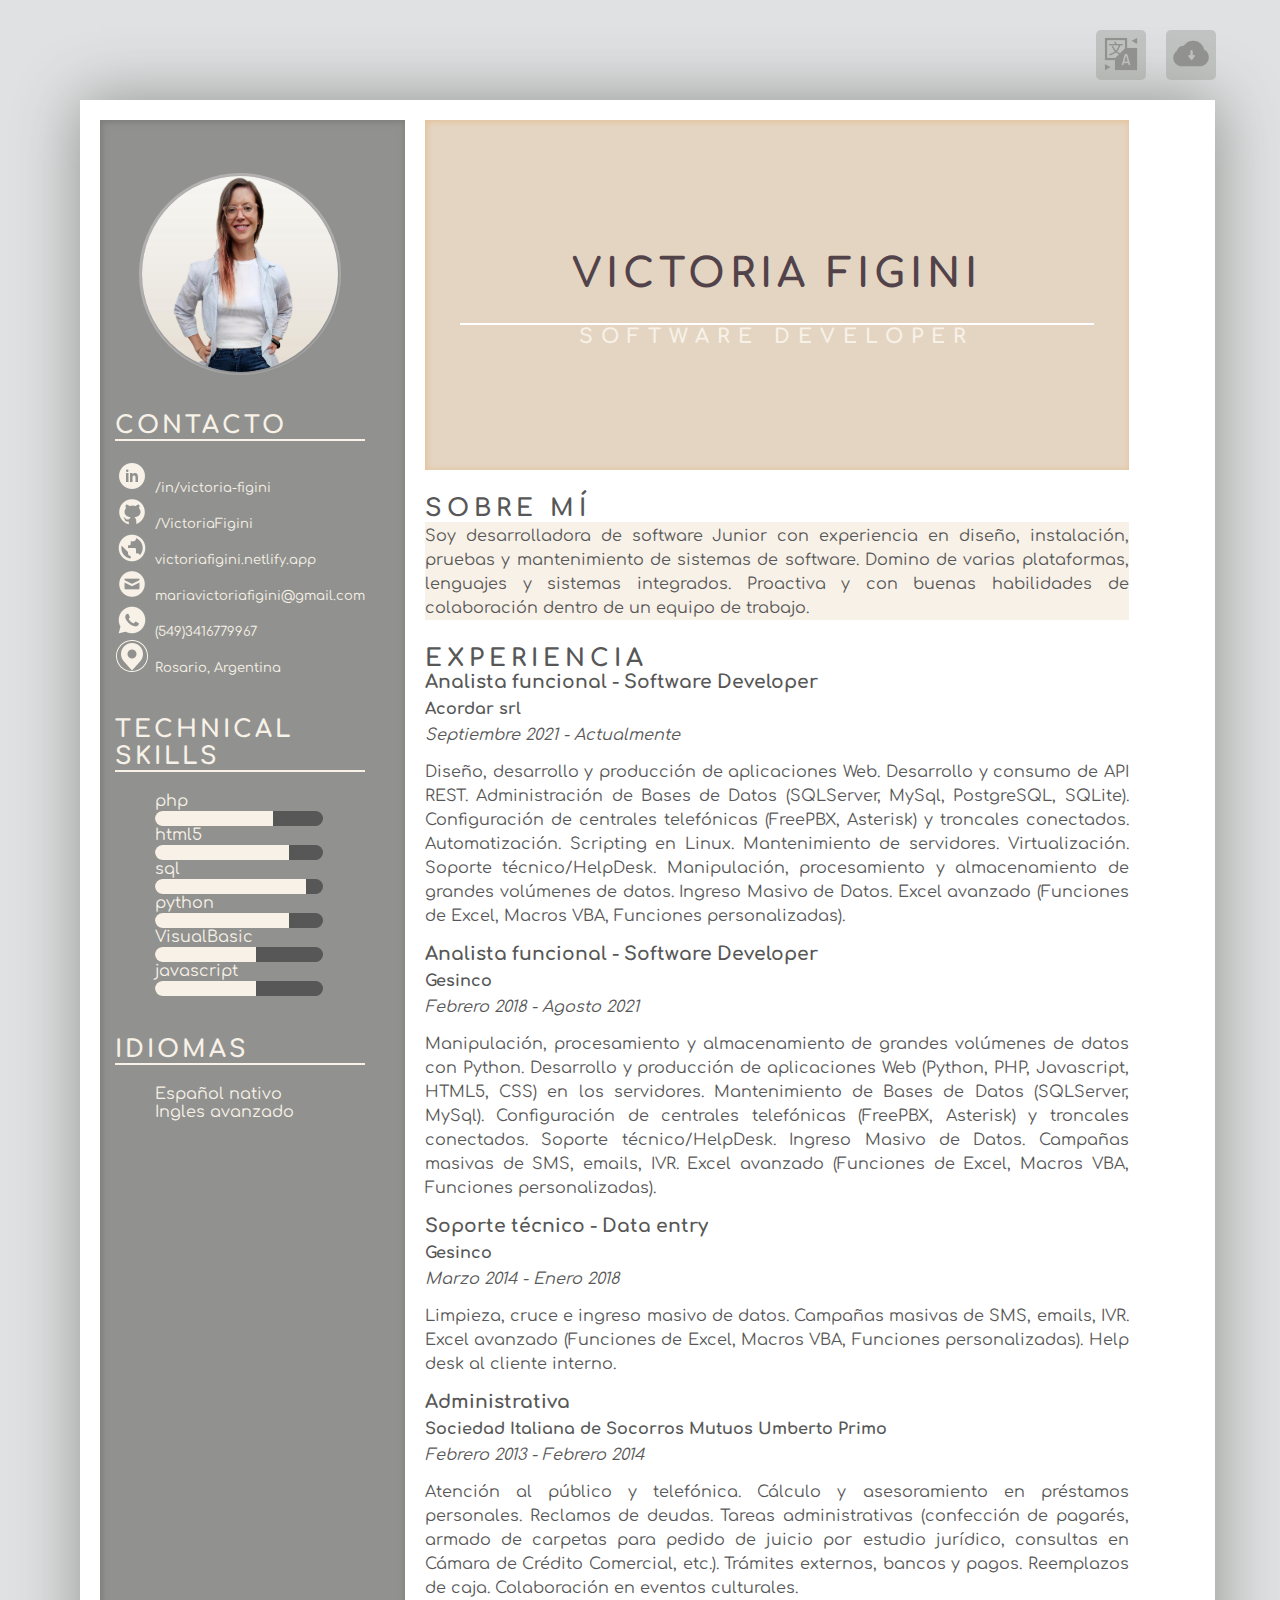
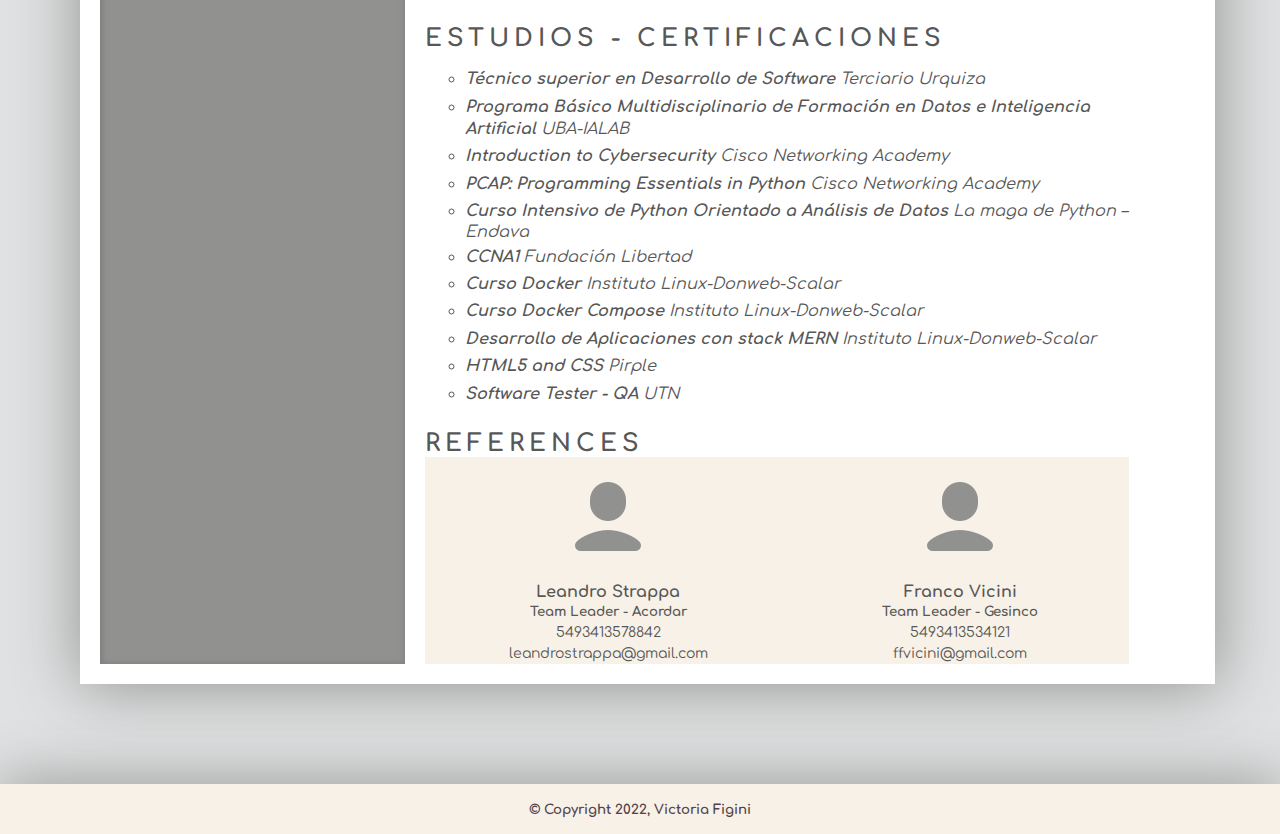
==== index.html @ aaac0edd "New course" ====
<!DOCTYPE html>
<html lang="en">
<head>
    <meta charset="UTF-8">
    <meta http-equiv="X-UA-Compatible" content="IE=edge">
    <meta name="viewport" content="width=device-width, initial-scale=1">
    <title>Victoria Figini | Resume</title>
    <link rel="shortcut icon" href="img/shortcut.jpg">
    <script src="https://code.jquery.com/jquery-3.6.0.js" integrity="sha256-H+K7U5CnXl1h5ywQfKtSj8PCmoN9aaq30gDh27Xc0jk=" crossorigin="anonymous"></script>
    <link rel='stylesheet' href='https://cdnjs.cloudflare.com/ajax/libs/font-awesome/4.7.0/css/font-awesome.min.css'>
    <link rel="stylesheet" href="css/styles.css">
    <script type="text/javascript" src="/js/buttonanimation.js"></script>
</head>
<body>
    <header>
        <div id='settings'>
            <a id="translate" title="en-ES" href="index-en.html"><img src="img/translate.jpg" alt="Translate" /> </a>
            <a id="download" title="Descargar" href="files/Victoria Figini _ Resume_ES.pdf" download="MariaVictoriaFigini.pdf"><img src="img/download.jpg" alt="Download" /> </a>
        </div>
    </header>
    <div class="main-cointainer">
        <aside>
            <figure id="profile-pic">
                <img src="img/profile1.jpg" alt="Foto: Victoria Figini" />
                <!-- <figcaption>María Victoria Figini</figcaption> -->
            </figure>
            <section class="contact-section">
                <h2>Contacto</h2>
                <ul id="item">
                    <li class="linkedin">
                        <a target="_blank" href="https://www.linkedin.com/in/victoria-figini">/in/victoria-figini</a>
                    </li>
                    <li class="github">
                        <a target="_blank" href="https://github.com/VictoriaFigini">/VictoriaFigini</a>
                    </li>
                    <li class="site">
                        <a target="_blank" href="https://victoriafigini.netlify.app">victoriafigini.netlify.app</a>
                    </li>
                    <li class="email">
                        <a target="_blank" href="mailto:mariavictoriafigini@gmail.com">mariavictoriafigini@gmail.com</a>
                    </li>  
                    <li class="whatsapp">
                        <a target="_blank" href="https://api.whatsapp.com/send/?phone=5493416227767&text&type=phone_number&app_absent=0">(549)3416779967</a>
                    </li>
                    <li class="maps">
                        <a target="_blank" href="https://www.google.com/maps/place/Rosario,+Santa+Fe/@-32.952396,-60.6962917,13.5z/data=!4m5!3m4!1s0x95b6539335d7d75b:0xec4086e90258a557!8m2!3d-32.9587022!4d-60.6930416">Rosario, Argentina</a>
                    </li>
                </ul>      
            </section>
            <section>
                <h2>Technical Skills</h2>
                <ul>
                    <li>
                        php
                        <meter value="70" min="0" max="100"></meter>
                    </li>
                    <li>html5
                        <meter value="80" min="0" max="100"></meter>
                    </li>
                    <li>sql
                        <meter value="90" min="0" max="100"></meter>
                    </li>
                    <li>python
                        <meter value="80" min="0" max="100"></meter>
                    </li>
                    <li>VisualBasic
                        <meter value="60" min="0" max="100"></meter>
                    </li>
                    <li>javascript
                        <meter value="60" min="0" max="100"></meter>
                    </li>
                </ul> 
            </section>
            <section>
                <h2>Idiomas</h2>
                <ul>
                    <li>Español nativo</li>
                    <li>Ingles avanzado</li>
            </section>
        </aside>
        <main>
            <section class="hero">
                <h1>Victoria Figini</h1>
                <h2>Software Developer</h2>
            </section>
            <section class="about-me">
                <h2>Sobre Mí</h2>
                <p>Soy desarrolladora de software Junior con experiencia en diseño, instalación, pruebas y mantenimiento de sistemas de software. Domino de varias plataformas, lenguajes y sistemas integrados. Proactiva y con buenas habilidades de colaboración dentro de un equipo de trabajo.</p>
            </section>
            <section class="generic">
                <h2 >Experiencia</h2> 
                <article>
                    <h3>Analista funcional - Software Developer</h3>
                    <h4>Acordar srl</h4> <span> Septiembre 2021 - Actualmente</span>
                    <p>Diseño, desarrollo y producción de aplicaciones Web. Desarrollo y consumo de API REST. Administración de Bases de Datos (SQLServer, MySql, PostgreSQL, SQLite). Configuración de centrales telefónicas (FreePBX, Asterisk) y troncales conectados. Automatización. Scripting en Linux. Mantenimiento de servidores. Virtualización. Soporte técnico/HelpDesk. Manipulación, procesamiento y almacenamiento de grandes volúmenes de datos. Ingreso Masivo de Datos. Excel avanzado (Funciones de Excel, Macros VBA, Funciones personalizadas).</p>
                </article>
                <article>
                    <h3>Analista funcional - Software Developer</h3>
                    <h4>Gesinco</h4> <span> Febrero 2018 - Agosto 2021</span>
                    <p>Manipulación, procesamiento y almacenamiento de grandes volúmenes de datos con Python. Desarrollo y producción de aplicaciones Web (Python, PHP, Javascript, HTML5, CSS) en los servidores. Mantenimiento de Bases de Datos (SQLServer, MySql). Configuración de centrales telefónicas (FreePBX, Asterisk) y troncales conectados. Soporte técnico/HelpDesk. Ingreso Masivo de Datos. Campañas masivas de SMS, emails, IVR. Excel avanzado (Funciones de Excel, Macros VBA, Funciones personalizadas).</p>
                </article>
                <article>
                    <h3>Soporte técnico - Data entry</h3>
                    <h4>Gesinco</h4> <span> Marzo 2014 - Enero 2018</span>
                    <p>Limpieza, cruce e ingreso masivo de datos. Campañas masivas de SMS, emails, IVR. Excel avanzado (Funciones de Excel, Macros VBA, Funciones personalizadas). Help desk al cliente interno.</p>
                </article>
                <article>
                    <h3>Administrativa</h3>
                    <h4>Sociedad Italiana de Socorros Mutuos Umberto Primo</h4> <span> Febrero 2013 - Febrero 2014</span>
                    <p>Atención al público y telefónica. Cálculo y asesoramiento en préstamos personales. Reclamos de deudas. Tareas administrativas (confección de pagarés, armado de carpetas para pedido de juicio por estudio jurídico, consultas en Cámara de Crédito Comercial, etc.). Trámites externos, bancos y pagos. Reemplazos de caja. Colaboración en eventos culturales.</p>
                </article>
            </section>
            <section class="generic">
                <h2>Estudios - Certificaciones</h2> 
                <ul class="studies">
                    <li><span class="cert">Técnico superior en Desarrollo de Software </span><span class="institude">Terciario Urquiza</span></li>
                    <li><span class="cert">Programa Básico Multidisciplinario de Formación en Datos e Inteligencia Artificial </span><span class="institude">UBA-IALAB</span></li>
                    <li><span class="cert">Introduction to Cybersecurity </span><span class="institude">Cisco Networking Academy</span></li>
                    <li><span class="cert">PCAP: Programming Essentials in Python </span><span class="institude">Cisco Networking Academy</span></li>
                    <li><span class="cert">Curso Intensivo de Python Orientado a Análisis de Datos </span><span class="institude">La maga de Python – Endava</span></li>
                    <li><span class="cert">CCNA1 </span><span class="institude">Fundación Libertad</span></li>
                    <li><span class="cert">Curso Docker </span><span class="institude">Instituto Linux-Donweb-Scalar</span></li>
                    <li><span class="cert">Curso Docker Compose </span><span class="institude">Instituto Linux-Donweb-Scalar</span></li>
                    <li><span class="cert">Desarrollo de Aplicaciones con stack MERN </span><span class="institude">Instituto Linux-Donweb-Scalar</span></li>
                    <li><span class="cert">HTML5 and CSS </span><span class="institude">Pirple</span></li>
                    <li><span class="cert">Software Tester - QA </span><span class="institude">UTN</span></li>
                </ul>
            </section>
            <section class="generic">
                <h2>References</h2>
                <div class="references">
                    <article>
                        <figure class="references-pic">
                            <img src="img/user.jpg" alt="" />
                            <!-- <figcaption>Referencia 1</figcaption> -->
                        </figure>
                        <h4>Leandro Strappa</h4>
                        <h5>Team Leader - Acordar</h5>
                        <p>5493413578842</p>
                        <p>leandrostrappa@gmail.com</p>
                    </article>
                    <article>
                        <figure class="references-pic">
                            <img src="img/user.jpg" alt="" />
                            <!-- <figcaption>Referencia 2</figcaption> -->
                        </figure>
                        <h4>Franco Vicini</h4>
                        <h5>Team Leader - Gesinco</h5>
                        <p>5493413534121</p>
                        <p>ffvicini@gmail.com</p>
                    </article>
                </div>
            </section>
        </main>
    </div>
    <footer>
        <div class="footer-container">
            <a href=""><small>&copy; Copyright 2022, Victoria Figini</small> </a>
        </div>
    </footer>
</body>
</html>
---- css/styles.css ----
/*-------------BASIC-------------- */
/* colores:  #f7f1e7, #A2A3A0,  #E4D5C3 
   font-family: 'Comfortaa', cursive;*/
   @import url('https://fonts.googleapis.com/css2?family=Comfortaa:wght@300&display=swap');



/*----------General------------*/
html {
    background-color:  #dfe1e2;
    font-family: 'Comfortaa', cursive;
}
  
body {
    min-height: 100vh;
    opacity: 1;

}

html, body {
    max-width: 100% !important;
    overflow-x: hidden !important;
    margin: 0;
    padding: 0;
}

h1, h2{
    text-transform: uppercase;
}
ul{
    list-style-type: none;
}

article ul{
    list-style-type: square;
}

/*----------Header----------*/
header{
    padding-right: 0;
}
#settings {
    display: flex;
    justify-content: right;
    top: 5%;
    left: 5%;
    align-items: right;
    width: 95%;
    height: 100px;
    padding: 0;

}

#settings a {
    line-height: 35px;
    display: relative;
    width: 50px;
    height: 50px;
    border-radius: 5px;
    background-color: #91928f61;
    text-align: center;
    justify-content: center;
    margin-left: 20px;
    margin-top: 30px;

}

#settings img {
    width: 80%;
    padding: 4px;
}
#settings a:hover {
    -webkit-transform:scale(1.2);
    -moz-transform:scale(1.2);
    -o-transform:scale(1.2);
    transition:all .2s ease;
    -webkit-transition:all .2s ease;
    -moz-transition:all .2s ease;
    -o-transition:all .2s ease;
    z-index: 5;
    background-color: #ffff;   /*#f7f1e7; */
}

#item li:hover {
    -webkit-transform:scale(1.2);
    -moz-transform:scale(1.2);
    -o-transform:scale(1.2);
    transition:all .2s ease;
    -webkit-transition:all .2s ease;
    -moz-transition:all .2s ease;
    -o-transition:all .2s ease;
    z-index: 5;
}

#settings a span {
    position: absolute;
    left: 50%;
    color: #FFF;
    display: none;
    border-bottom: 2px solid  #E4D5C3;
    padding-bottom: 8px;
    background-color: #555;
    top: 40px;
    height: 20px;
    line-height: 20px;
    border-radius: 5px;
    font-size: 80%;
    white-space: nowrap;
}
  
/*----------Aside------------*/
aside{
    background-color: #91928f;
    flex-basis: 25%;
    flex-wrap: wrap;
    color: white;
    width: 30%;
    margin: 20px 20px 20px 30px;
    padding: 40px;
    box-shadow: 1px 1px 6px 1px  #7b7c7a inset;
}
aside h2{
    color: #f7f1e7;
    text-transform: uppercase;
    letter-spacing: 3px;
    margin-top: 40px;
}
aside section h2:first-child{
    border-bottom: 2px solid #f7f1e7;
}

aside li, li > a{
    color: #f7f1e7;
    font-size: 16px;
    text-decoration: none;
}

#profile-pic{

    display: flex;
    align-items: center;
    justify-content: center;
}
#profile-pic img{
    border-radius: 50%;
    width: 115%;
    background-image: url("../img/gray-bg.jpg");
    box-shadow: 1px 2px 3px  rgb(139, 139, 139) , 0px 0px 0px 3px rgb(178, 176, 176);

}

.github{
    list-style-image: url('../img/github.jpg');

}

.whatsapp{
    list-style-image: url('../img/whatsapp.jpg');
}

.linkedin{
    list-style-image: url('../img/linkedin.jpg');
}

.site{
    list-style-image: url('../img/site.jpg');
}

.email{
    list-style-image: url('../img/email.jpg');
}

.maps{
    list-style-image: url('../img/maps.jpg');
}

meter{
    display: block;
    width: 80%; 
}

meter::-webkit-meter-optimum-value{
    background: none;
    background-color:  #f7f1e7;
    border-style: none;
    height: 15px;
}

meter::-webkit-meter-bar{
    background: none;
    background-color: #575757;
    border-style: none;
    height: 15px;
}
/*----------Main------------*/
main{
    flex-basis: 61%;
    flex-wrap: wrap;
    margin: 20px 20px 20px 0px;
    padding: 0;
}
main p{
    text-align: justify;
    line-height: 1.5em;
}
main section{
    margin: 0;
}
main section > h2{
    text-transform: uppercase;
    letter-spacing: 5px;
}

.main-cointainer{
    display: flex;
    flex-basis: 100%;
    flex-wrap: wrap;
    background-color: #ffffff;
    box-shadow: 1px 1px 60px 1px  #91928f;
    margin: 0px 65px 0px 80px;
    padding: 0;
}
.hero{
    background-color: #E4D5C3;
    box-shadow: 1px 1px 6px 1px rgb(228, 194, 152) inset;
    padding: 15% 5%;
    text-align: center;
}

.hero h1{
    color: #52434a;
    font-size: 50px;
    letter-spacing: 5px;
}

.hero h2{
    color: #f7f1e7;
    border-top: 2px solid white;  
    text-transform: uppercase;
    letter-spacing: 8px;
}

.about-me{
    background-color: #f7f1e7;

}

.about-me, .generic{
    color:  #575757;
}

.about-me h2, .generic h2{
    background-color: white;
    margin: 25px 0 0 0;
}

.about-me p{
    margin-top: 2px;
}

article h2{
    margin: 20px 0 0 0;
}
article h3, article h4, article h5{
    font-weight: bold;
    margin: 0px 0 8px 0;
}

.generic ul li {
    list-style-type: circle;
    margin-bottom: 5px;
}

.generic span{
    font-style: italic;
    font-size: 12;
}

.cert{
    font-weight: bold;
    line-height: 1.4;
}

.institude{
    font-style: italic;
}

/*---------References-------*/

.references{
    display: flex;
    flex-wrap: wrap;
    text-align: center;
    justify-content: space-around;
    align-items: center;
    background-color: #f7f1e7;
    
}

.references-pic{
    display: block;
    align-items: center;
    justify-content: center;
}

.references img{
    position: relative;    

}

.references article{
    align-items: center;
    justify-content: center;
}

.references p{
    text-align: center;
    margin:0;
    padding: 0;
    font-size: 14px;    
}

.references h4, .references h5 {
    margin: 3px 0 3px 0 ;
}
/*----------Footer----------*/

.footer-container {
    display: flex;
    flex: wrap;
    justify-content: center;
    align-items: center;
    max-width: 100%;
    height: 50px;
    z-index: 10;
    margin-top: 100px;
    background-color:  #f7f1e7;
    box-shadow: 1px 1px 60px 1px  #91928f;

    
}

.footer-container a{
    text-decoration:none;
    color: #52434a;
    font-weight: bold;
}



/*-------------------------*/

@media (max-width: 1280px) {

    .main-cointainer{

    }
    aside{
        margin-left: 5px;
        flex-basis: 10%;
        flex-wrap: wrap;
        color: white;
        width: 25%;
        margin-left: 20px;
        padding-left: 15px;
    }

    aside a{
        font-size: 13px;
    }
    main{
        flex-basis: 62%;
        flex-wrap: wrap;
        margin: 20px 0px 20px 0px;
    }
    .hero h1{
        font-size: 40px;
    }

    .hero h2{
        font-size: 20px;
    }
}  

@media (max-width: 991px) {
    body{
        padding: 0;
    }
    .main-cointainer{
        width:  100%;
        margin: 0;
        padding: 0;
        justify-content: center;
        justify-items: center;
    }
    aside{
        margin-top: 360px;
        padding-left: 40px;
        width: 100%;
    }
    main{
        width: 100%;
        justify-content: center;
        justify-items: center;
        text-align: center;
    }

    .hero{
        top: 13%;
        left: 0;
        width: 90%;
        position: absolute;

    }

    .studies{
        padding-left: 0px;
    }
}
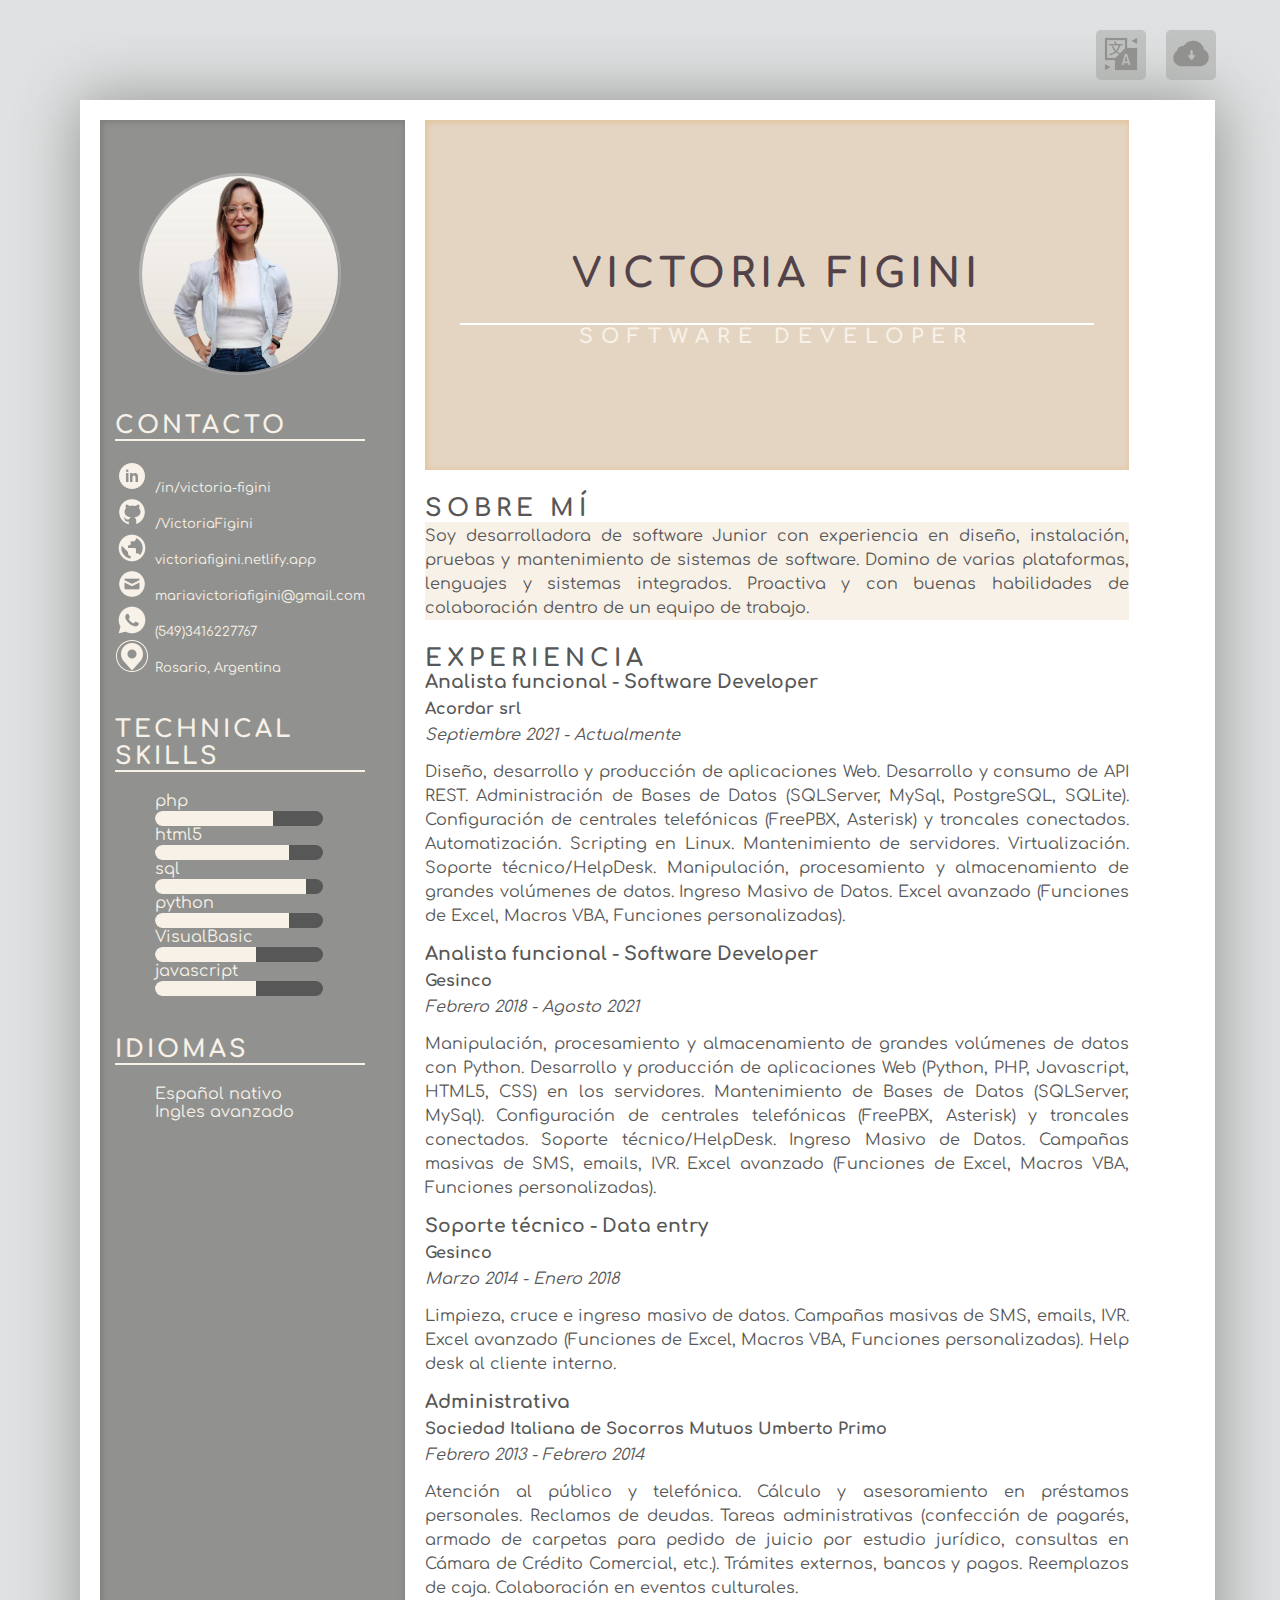
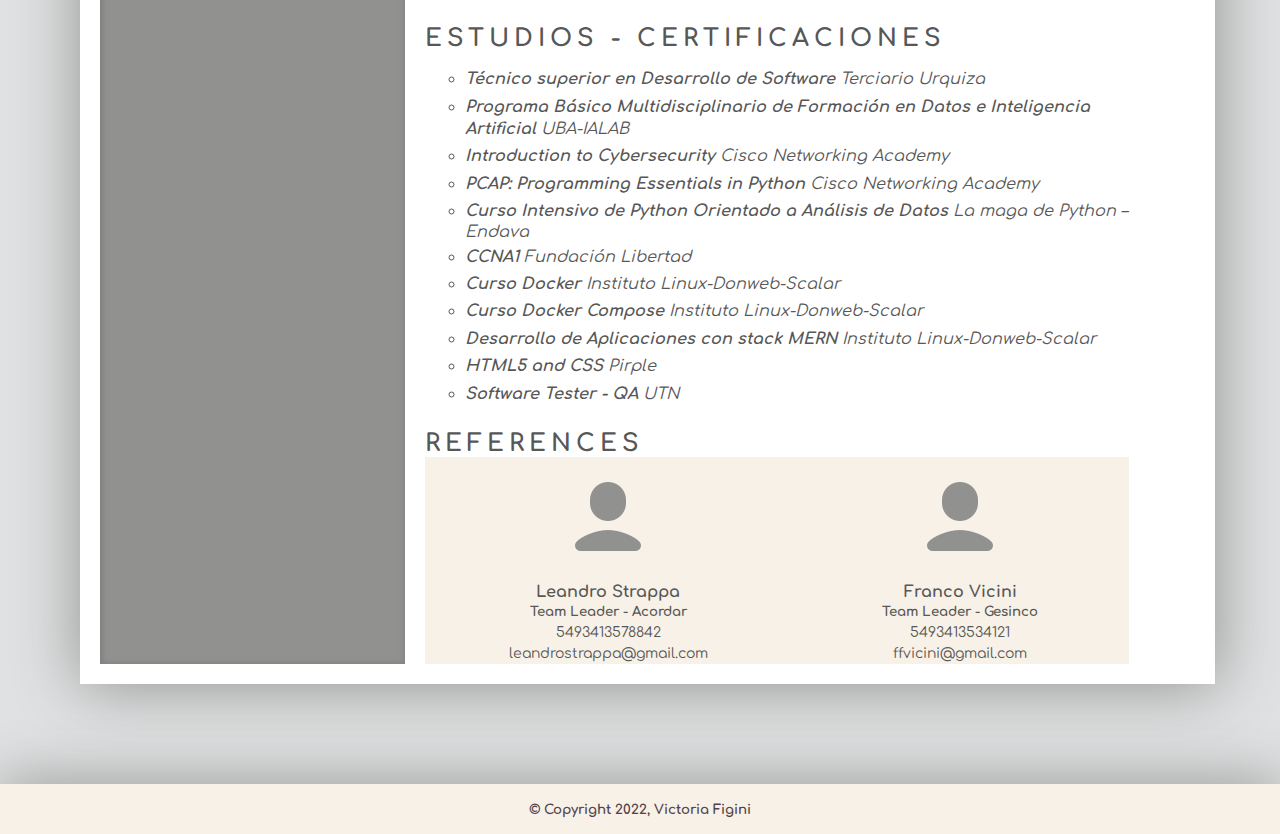
==== commit 6d0a1f7e: "Error cel" ====
--- a/index.html
+++ b/index.html
@@ -40,7 +40,7 @@
                         <a target="_blank" href="mailto:mariavictoriafigini@gmail.com">mariavictoriafigini@gmail.com</a>
                     </li>  
                     <li class="whatsapp">
-                        <a target="_blank" href="https://api.whatsapp.com/send/?phone=5493416227767&text&type=phone_number&app_absent=0">(549)3416779967</a>
+                        <a target="_blank" href="https://api.whatsapp.com/send/?phone=5493416227767&text&type=phone_number&app_absent=0">(549)3416227767</a>
                     </li>
                     <li class="maps">
                         <a target="_blank" href="https://www.google.com/maps/place/Rosario,+Santa+Fe/@-32.952396,-60.6962917,13.5z/data=!4m5!3m4!1s0x95b6539335d7d75b:0xec4086e90258a557!8m2!3d-32.9587022!4d-60.6930416">Rosario, Argentina</a>
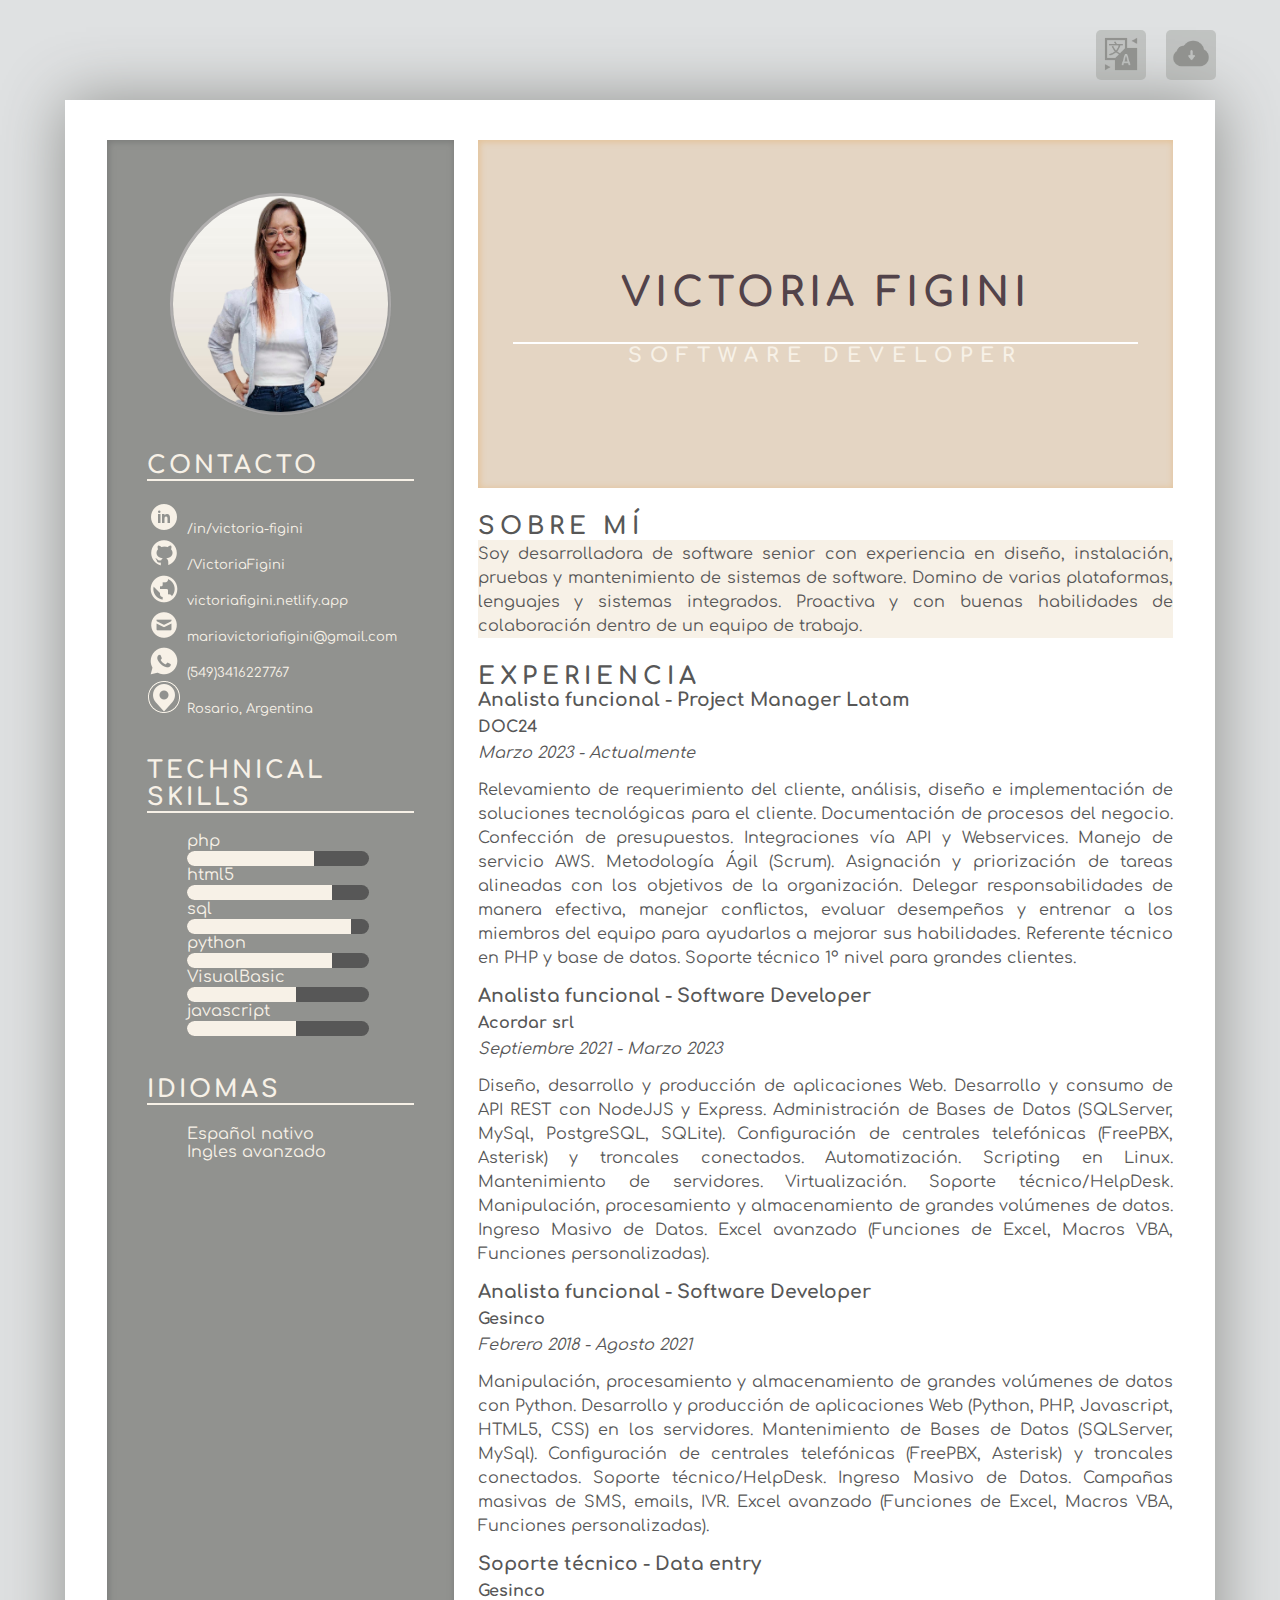
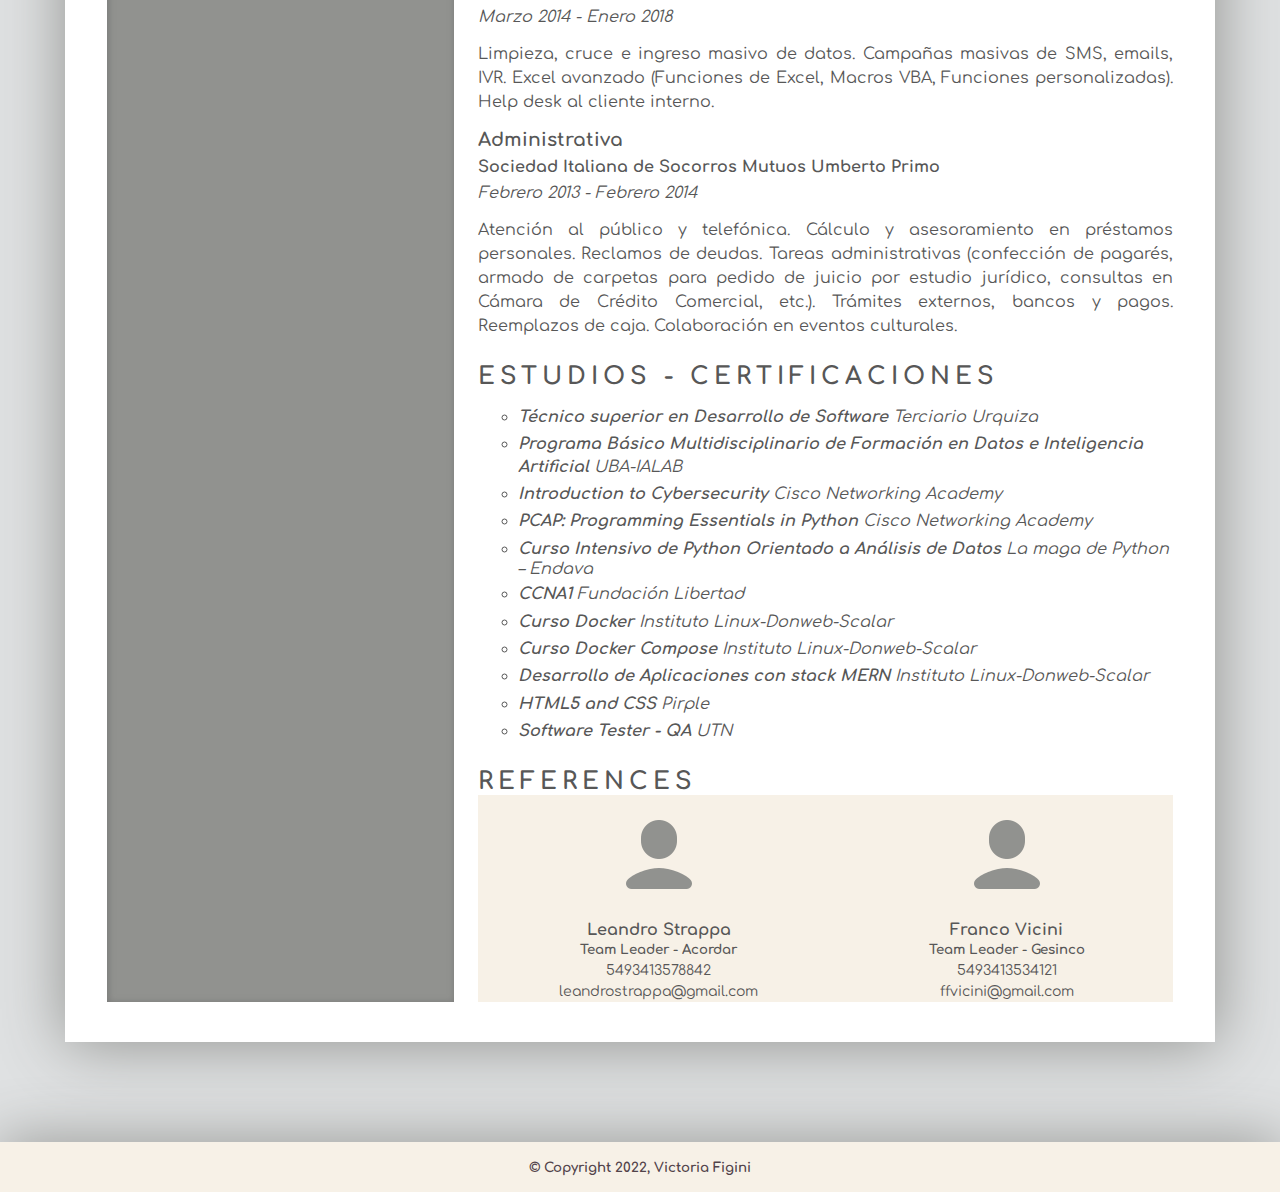
==== commit 4ba0e5ce: "Nueva experiencia DOC24" ====
--- a/index.html
+++ b/index.html
@@ -85,14 +85,19 @@
             </section>
             <section class="about-me">
                 <h2>Sobre Mí</h2>
-                <p>Soy desarrolladora de software Junior con experiencia en diseño, instalación, pruebas y mantenimiento de sistemas de software. Domino de varias plataformas, lenguajes y sistemas integrados. Proactiva y con buenas habilidades de colaboración dentro de un equipo de trabajo.</p>
+                <p>Soy desarrolladora de software senior con experiencia en diseño, instalación, pruebas y mantenimiento de sistemas de software. Domino de varias plataformas, lenguajes y sistemas integrados. Proactiva y con buenas habilidades de colaboración dentro de un equipo de trabajo.</p>
             </section>
             <section class="generic">
                 <h2 >Experiencia</h2> 
                 <article>
+                    <h3>Analista funcional - Project Manager Latam</h3>
+                    <h4>DOC24</h4> <span> Marzo 2023 - Actualmente</span>
+                    <p>Relevamiento de requerimiento del cliente, análisis, diseño e implementación de soluciones tecnológicas para el cliente. Documentación de procesos del negocio. Confección de presupuestos. Integraciones vía API y Webservices. Manejo de servicio AWS. Metodología Ágil (Scrum). Asignación y priorización de tareas alineadas con los objetivos de la organización. Delegar responsabilidades de manera efectiva, manejar conflictos, evaluar desempeños y entrenar a los miembros del equipo para ayudarlos a mejorar sus habilidades. Referente técnico en PHP y base de datos. Soporte técnico 1º nivel para grandes clientes.</p>
+                </article>
+                <article>
                     <h3>Analista funcional - Software Developer</h3>
-                    <h4>Acordar srl</h4> <span> Septiembre 2021 - Actualmente</span>
-                    <p>Diseño, desarrollo y producción de aplicaciones Web. Desarrollo y consumo de API REST. Administración de Bases de Datos (SQLServer, MySql, PostgreSQL, SQLite). Configuración de centrales telefónicas (FreePBX, Asterisk) y troncales conectados. Automatización. Scripting en Linux. Mantenimiento de servidores. Virtualización. Soporte técnico/HelpDesk. Manipulación, procesamiento y almacenamiento de grandes volúmenes de datos. Ingreso Masivo de Datos. Excel avanzado (Funciones de Excel, Macros VBA, Funciones personalizadas).</p>
+                    <h4>Acordar srl</h4> <span> Septiembre 2021 - Marzo 2023</span>
+                    <p>Diseño, desarrollo y producción de aplicaciones Web. Desarrollo y consumo de API REST con NodeJJS y Express. Administración de Bases de Datos (SQLServer, MySql, PostgreSQL, SQLite). Configuración de centrales telefónicas (FreePBX, Asterisk) y troncales conectados. Automatización. Scripting en Linux. Mantenimiento de servidores. Virtualización. Soporte técnico/HelpDesk. Manipulación, procesamiento y almacenamiento de grandes volúmenes de datos. Ingreso Masivo de Datos. Excel avanzado (Funciones de Excel, Macros VBA, Funciones personalizadas).</p>
                 </article>
                 <article>
                     <h3>Analista funcional - Software Developer</h3>
--- a/css/styles.css
+++ b/css/styles.css
@@ -1,7 +1,7 @@
 /*-------------BASIC-------------- */
 /* colores:  #f7f1e7, #A2A3A0,  #E4D5C3 
-   font-family: 'Comfortaa', cursive;*/
-   @import url('https://fonts.googleapis.com/css2?family=Comfortaa:wght@300&display=swap');
+font-family: 'Comfortaa', cursive;*/
+@import url('https://fonts.googleapis.com/css2?family=Comfortaa:wght@300&display=swap');
 
 
 
@@ -107,6 +107,17 @@
     font-size: 80%;
     white-space: nowrap;
 }
+
+.main-cointainer{
+    display: flex;
+    flex-basis: 100%;
+    flex-wrap: wrap;
+    background-color: #ffffff;
+    box-shadow: 1px 1px 60px 1px  #91928f;
+    margin: 0px 65px 0px 65px;
+    padding: 40px;
+    justify-content: space-around;
+}
   
 /*----------Aside------------*/
 aside{
@@ -114,8 +125,7 @@
     flex-basis: 25%;
     flex-wrap: wrap;
     color: white;
-    width: 30%;
-    margin: 20px 20px 20px 30px;
+    margin: 0px 20px 0px 0px;
     padding: 40px;
     box-shadow: 1px 1px 6px 1px  #7b7c7a inset;
 }
@@ -194,9 +204,9 @@
 }
 /*----------Main------------*/
 main{
-    flex-basis: 61%;
+    flex-basis: 65%;
     flex-wrap: wrap;
-    margin: 20px 20px 20px 0px;
+    margin: 0px;
     padding: 0;
 }
 main p{
@@ -211,15 +221,6 @@
     letter-spacing: 5px;
 }
 
-.main-cointainer{
-    display: flex;
-    flex-basis: 100%;
-    flex-wrap: wrap;
-    background-color: #ffffff;
-    box-shadow: 1px 1px 60px 1px  #91928f;
-    margin: 0px 65px 0px 80px;
-    padding: 0;
-}
 .hero{
     background-color: #E4D5C3;
     box-shadow: 1px 1px 6px 1px rgb(228, 194, 152) inset;
@@ -352,10 +353,7 @@
 
 @media (max-width: 1280px) {
 
-    .main-cointainer{
-
-    }
-    aside{
+    /* aside{
         margin-left: 5px;
         flex-basis: 10%;
         flex-wrap: wrap;
@@ -363,16 +361,16 @@
         width: 25%;
         margin-left: 20px;
         padding-left: 15px;
-    }
+    } */
 
     aside a{
         font-size: 13px;
     }
-    main{
+    /* main{
         flex-basis: 62%;
         flex-wrap: wrap;
         margin: 20px 0px 20px 0px;
-    }
+    } */
     .hero h1{
         font-size: 40px;
     }
@@ -386,13 +384,7 @@
     body{
         padding: 0;
     }
-    .main-cointainer{
-        width:  100%;
-        margin: 0;
-        padding: 0;
-        justify-content: center;
-        justify-items: center;
-    }
+
     aside{
         margin-top: 360px;
         padding-left: 40px;
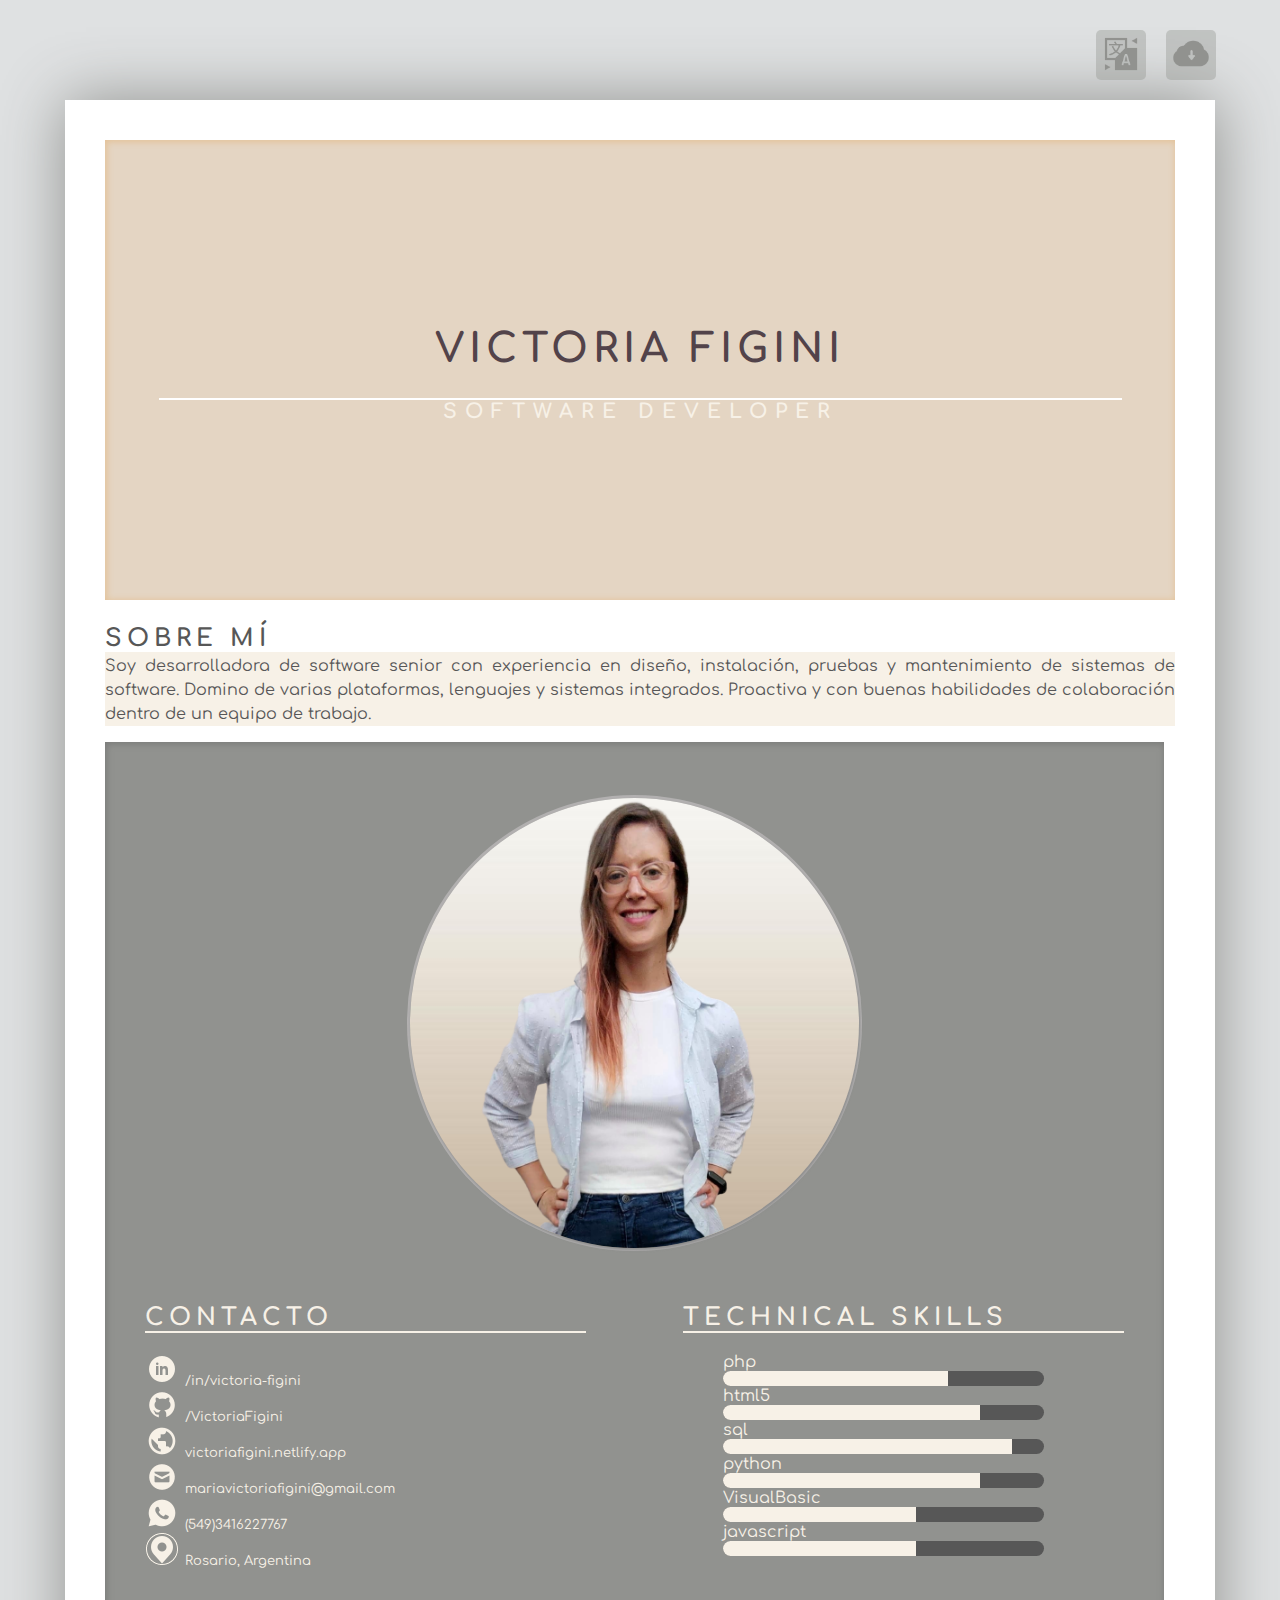
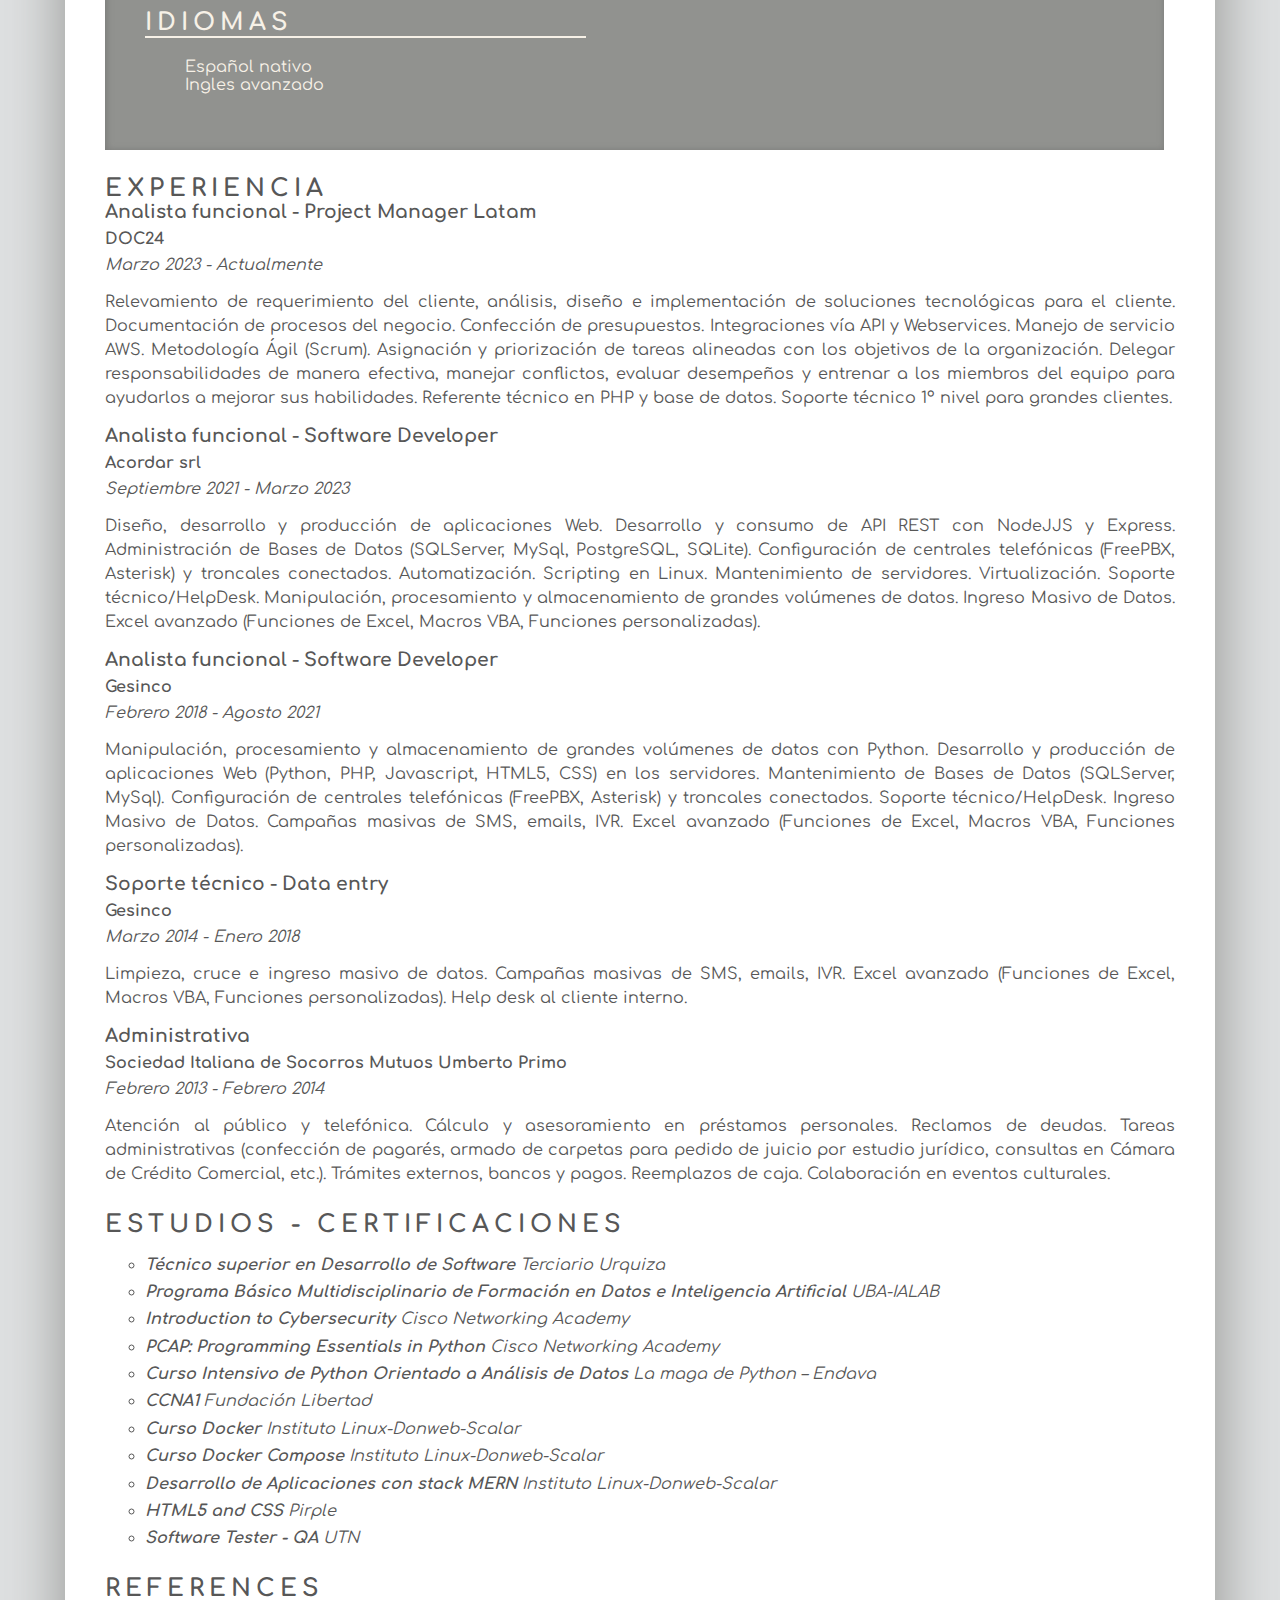
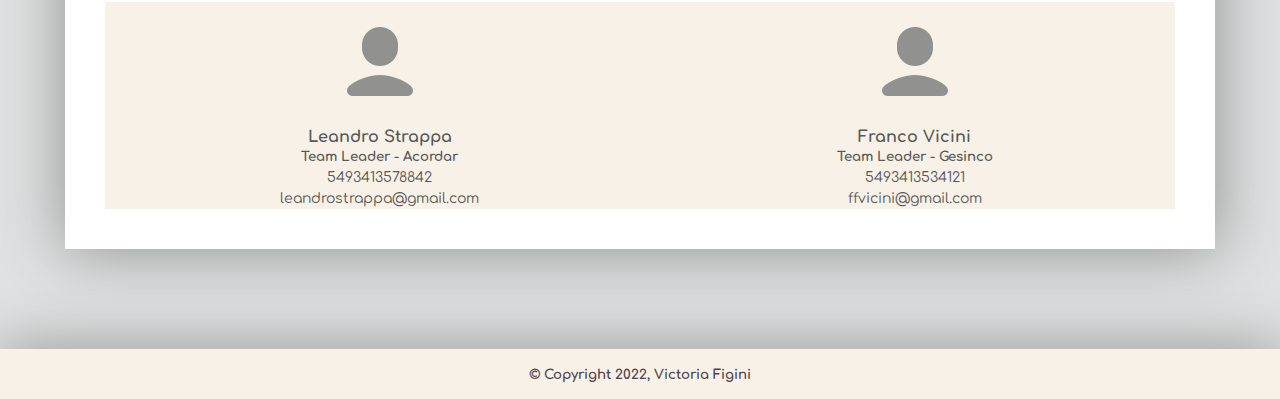
==== commit 78be1198: "media width" ====
--- a/index.html
+++ b/index.html
@@ -19,7 +19,7 @@
         </div>
     </header>
     <div class="main-cointainer">
-        <aside>
+        <aside id="first">
             <figure id="profile-pic">
                 <img src="img/profile1.jpg" alt="Foto: Victoria Figini" />
                 <!-- <figcaption>María Victoria Figini</figcaption> -->
@@ -87,6 +87,71 @@
                 <h2>Sobre Mí</h2>
                 <p>Soy desarrolladora de software senior con experiencia en diseño, instalación, pruebas y mantenimiento de sistemas de software. Domino de varias plataformas, lenguajes y sistemas integrados. Proactiva y con buenas habilidades de colaboración dentro de un equipo de trabajo.</p>
             </section>
+            <aside id="second">
+                <figure id="profile-pic">
+                    <img src="img/profile1.jpg" alt="Foto: Victoria Figini" />
+                    <!-- <figcaption>María Victoria Figini</figcaption> -->
+                </figure>
+                <div class="flex-row">
+                    <div class="flex-column">
+                        <section class="contact-section">
+                            <h2>Contacto</h2>
+                            <ul id="item">
+                                <li class="linkedin">
+                                    <a target="_blank" href="https://www.linkedin.com/in/victoria-figini">/in/victoria-figini</a>
+                                </li>
+                                <li class="github">
+                                    <a target="_blank" href="https://github.com/VictoriaFigini">/VictoriaFigini</a>
+                                </li>
+                                <li class="site">
+                                    <a target="_blank" href="https://victoriafigini.netlify.app">victoriafigini.netlify.app</a>
+                                </li>
+                                <li class="email">
+                                    <a target="_blank" href="mailto:mariavictoriafigini@gmail.com">mariavictoriafigini@gmail.com</a>
+                                </li>  
+                                <li class="whatsapp">
+                                    <a target="_blank" href="https://api.whatsapp.com/send/?phone=5493416227767&text&type=phone_number&app_absent=0">(549)3416227767</a>
+                                </li>
+                                <li class="maps">
+                                    <a target="_blank" href="https://www.google.com/maps/place/Rosario,+Santa+Fe/@-32.952396,-60.6962917,13.5z/data=!4m5!3m4!1s0x95b6539335d7d75b:0xec4086e90258a557!8m2!3d-32.9587022!4d-60.6930416">Rosario, Argentina</a>
+                                </li>
+                            </ul>      
+                        </section>
+                        <section>
+                            <h2>Idiomas</h2>
+                            <ul>
+                                <li>Español nativo</li>
+                                <li>Ingles avanzado</li>
+                        </section>
+                    </div>
+                    <div class="flex-column">
+                        <section>
+                            <h2>Technical Skills</h2>
+                            <ul>
+                                <li>
+                                    php
+                                    <meter value="70" min="0" max="100"></meter>
+                                </li>
+                                <li>html5
+                                    <meter value="80" min="0" max="100"></meter>
+                                </li>
+                                <li>sql
+                                    <meter value="90" min="0" max="100"></meter>
+                                </li>
+                                <li>python
+                                    <meter value="80" min="0" max="100"></meter>
+                                </li>
+                                <li>VisualBasic
+                                    <meter value="60" min="0" max="100"></meter>
+                                </li>
+                                <li>javascript
+                                    <meter value="60" min="0" max="100"></meter>
+                                </li>
+                            </ul> 
+                        </section>
+                    </div>
+                </div>
+            </aside>
             <section class="generic">
                 <h2 >Experiencia</h2> 
                 <article>
--- a/css/styles.css
+++ b/css/styles.css
@@ -145,6 +145,10 @@
     text-decoration: none;
 }
 
+#second{
+    display:none;
+}
+
 #profile-pic{
 
     display: flex;
@@ -284,6 +288,16 @@
 
 .institude{
     font-style: italic;
+}
+
+.flex-row{
+    display: flex;
+    flex-wrap: wrap;
+    justify-content: space-between;
+
+}
+.flex-column{
+    width: 50%;
 }
 
 /*---------References-------*/
@@ -352,25 +366,32 @@
 /*-------------------------*/
 
 @media (max-width: 1280px) {
-
-    /* aside{
-        margin-left: 5px;
-        flex-basis: 10%;
-        flex-wrap: wrap;
-        color: white;
-        width: 25%;
-        margin-left: 20px;
-        padding-left: 15px;
-    } */
-
+    #profile-pic img{
+        width: 50%;
+    }
+
+    #first{
+        display: none;
+    } 
+    #second{
+        display:block;
+        width: 91.5%;
+        margin-left: 0px;
+        justify-content: center;
+    } 
     aside a{
         font-size: 13px;
     }
-    /* main{
-        flex-basis: 62%;
+    main{
+        flex-basis: 100%;
         flex-wrap: wrap;
-        margin: 20px 0px 20px 0px;
-    } */
+        margin: 0px;
+        padding: 0;
+    }
+
+    .flex-column{
+        width: 45%;
+    }
     .hero h1{
         font-size: 40px;
     }
@@ -381,31 +402,97 @@
 }  
 
 @media (max-width: 991px) {
+    #profile-pic img{
+        width: 50%;
+    }
+    #first{
+        display: none;
+    } 
+    #second{
+        display: block;
+        width: 85.5%;
+        margin-left: 0px;
+        justify-content: center;
+    } 
     body{
         padding: 0;
     }
 
     aside{
-        margin-top: 360px;
-        padding-left: 40px;
         width: 100%;
     }
     main{
-        width: 100%;
-        justify-content: center;
-        justify-items: center;
-        text-align: center;
+        flex-basis: 100%;
+        flex-wrap: wrap;
+        margin: 0px;
+        padding: 0;
+    }
+    .flex-row{
+        justify-content: space-between;
+    }
+
+    .flex-column{
+        width: 45%;
     }
 
     .hero{
         top: 13%;
         left: 0;
         width: 90%;
-        position: absolute;
+        /*position: absolute;*/
 
     }
 
     .studies{
         padding-left: 0px;
     }
+} 
+@media (max-width: 576px) {
+    .main-cointainer{
+        padding: 0;
+        margin: 5px;
+    }
+    #profile-pic img{
+        width: 50%;
+    }
+    #first{
+        display: none;
+    } 
+    #second{
+        display: flex;
+        width: 78%;
+        justify-content: center;
+    } 
+    body{
+        padding: 0;
+    }
+
+    aside{
+        width: 100%;
+    }
+    main{
+        flex-basis: 100%;
+        flex-wrap: wrap;
+        margin: 8px;
+        padding: 0;
+        justify-content: space-between;
+    }
+    .flex-row{
+        justify-content: space-between;
+    }
+
+    .flex-column{
+        width: 100%;
+    }
+
+    .hero{
+        top: 13%;
+        left: 0;
+        width: 90%;
+        /*position: absolute;*/
+
+    }
+    .studies{
+        padding-left: 0px;
+    }
 } 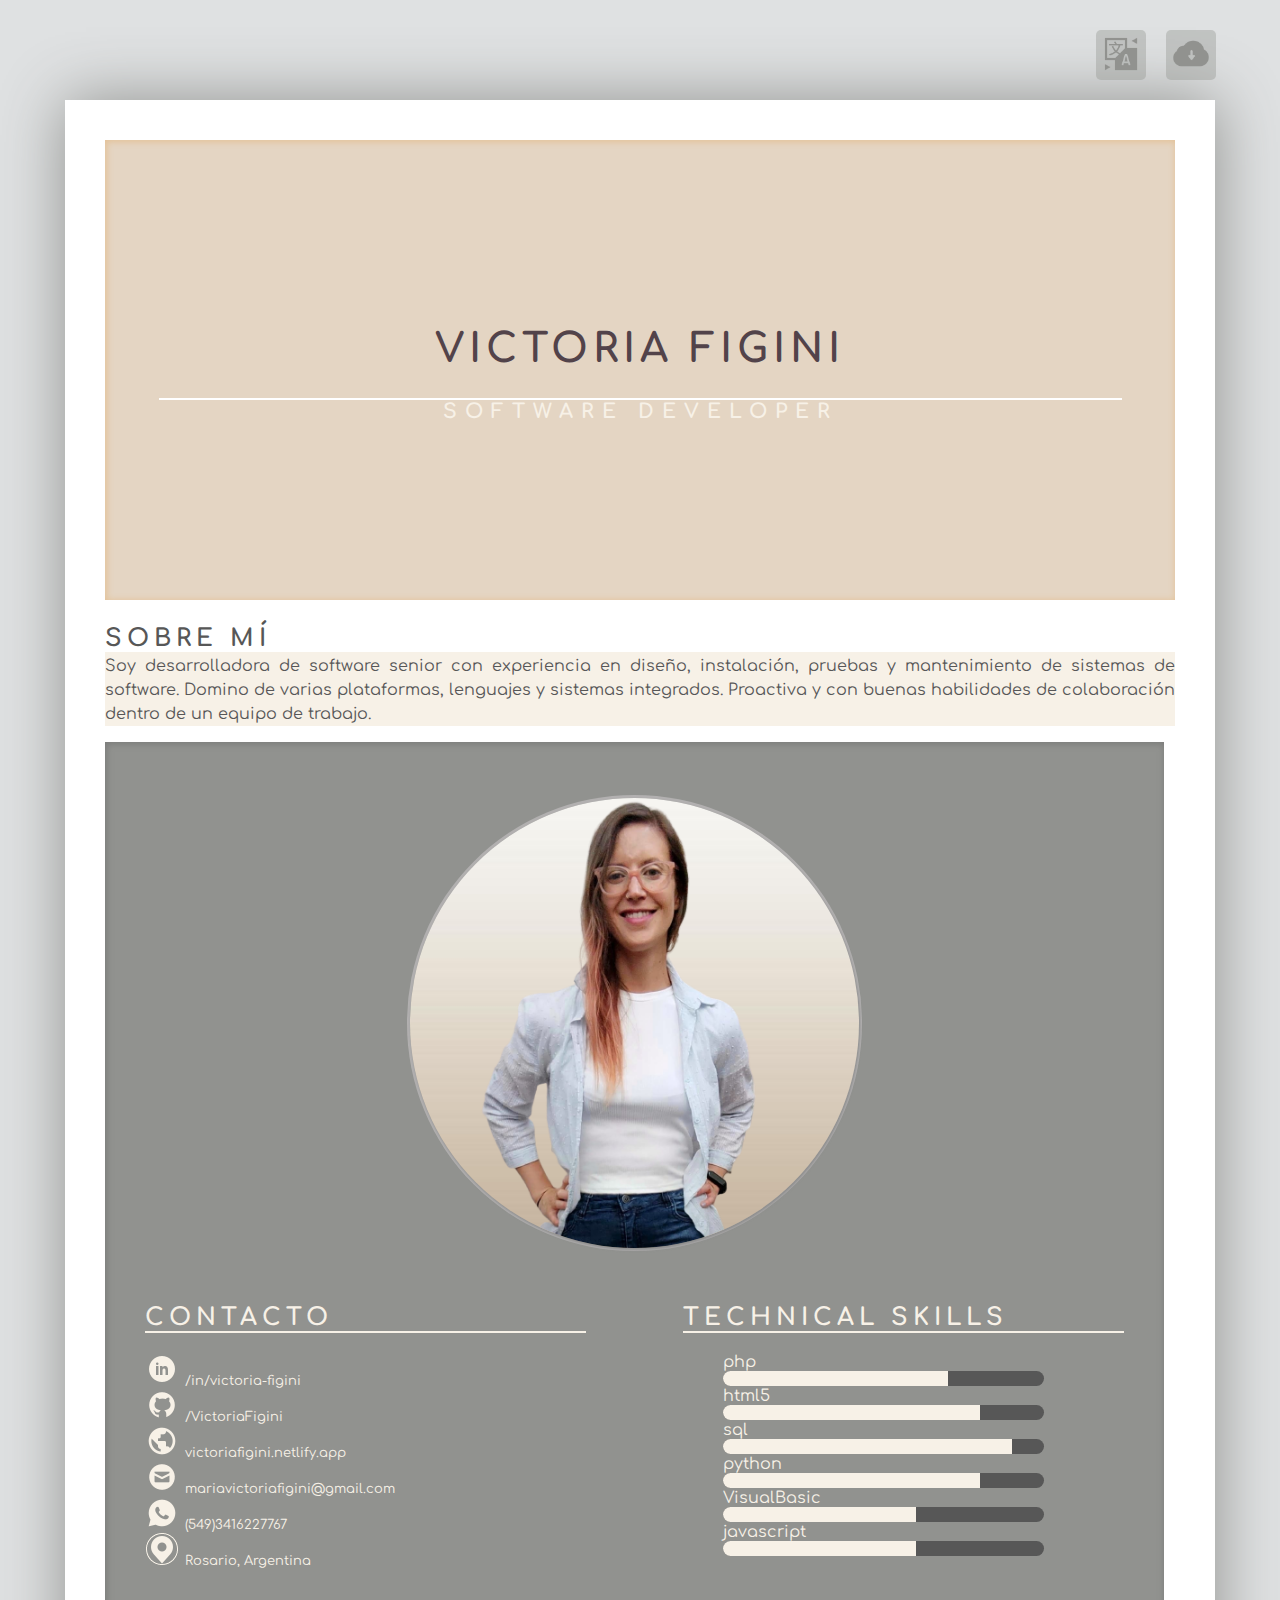
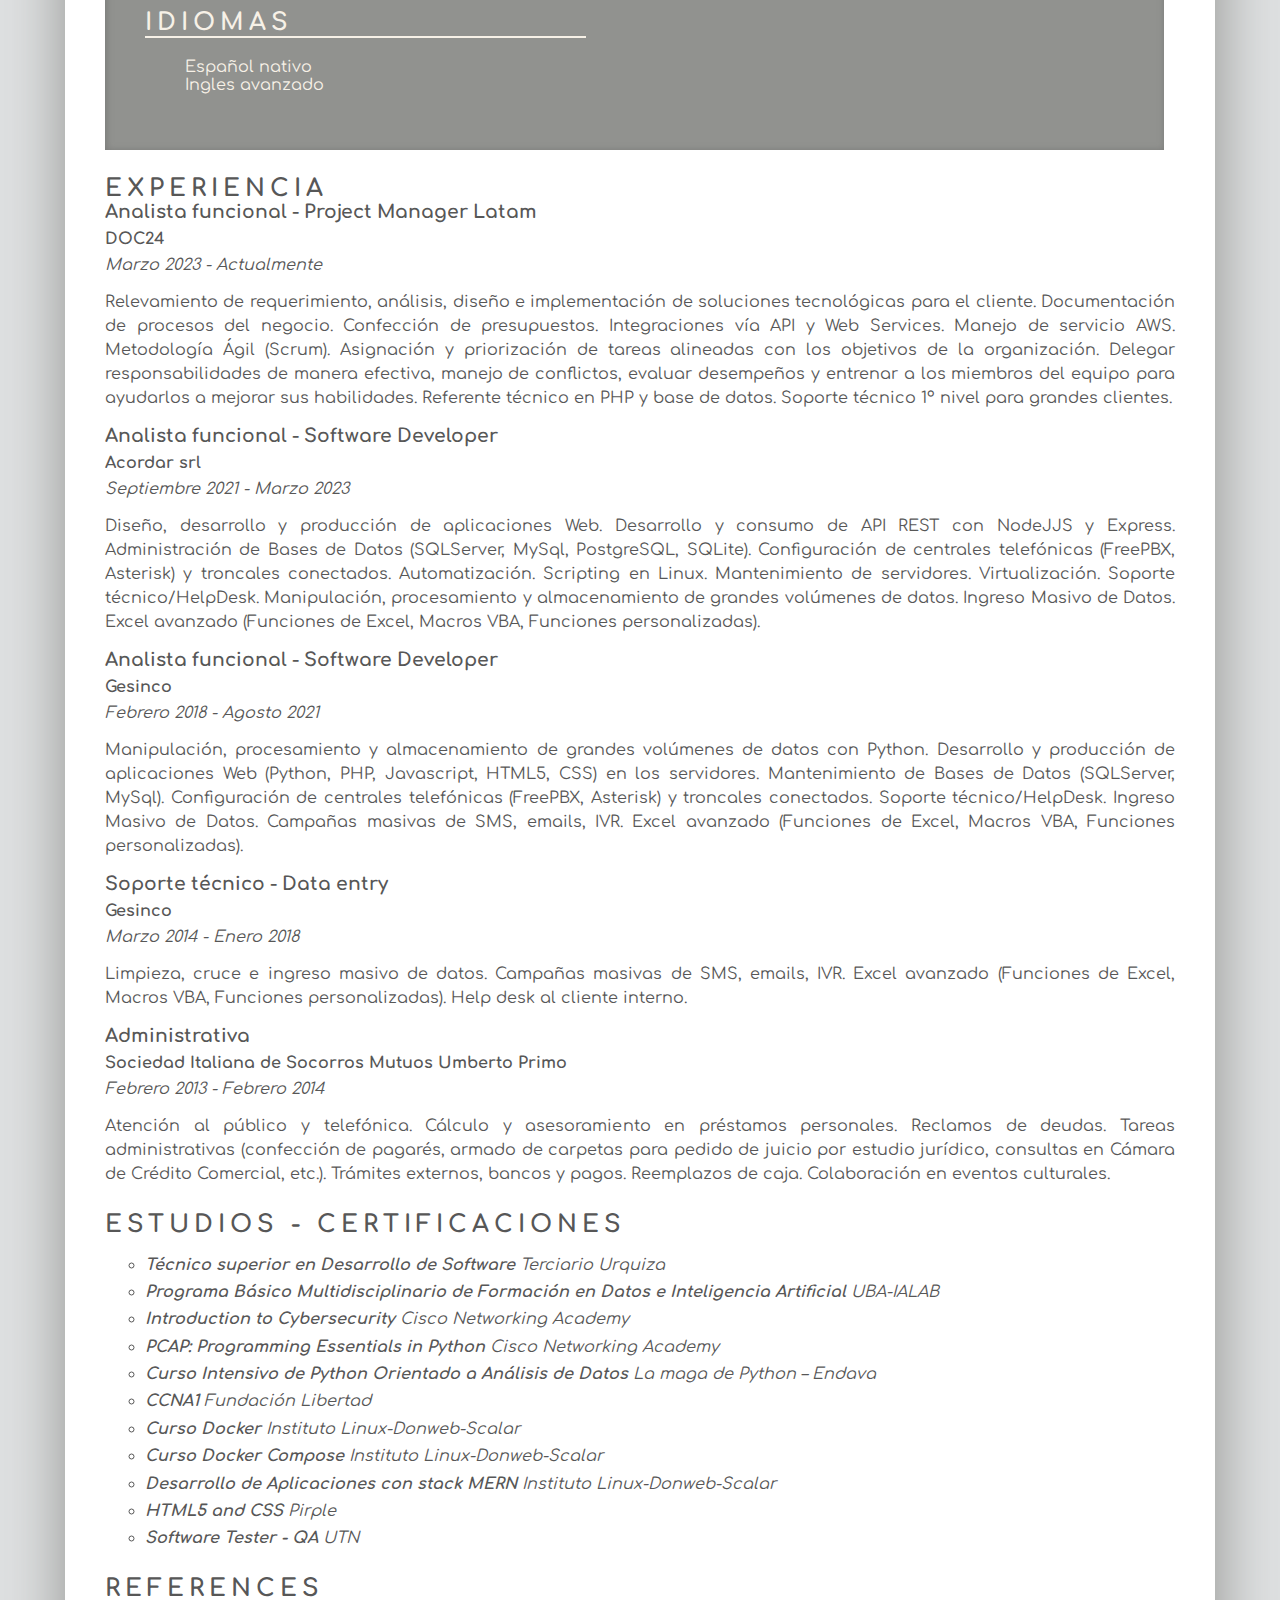
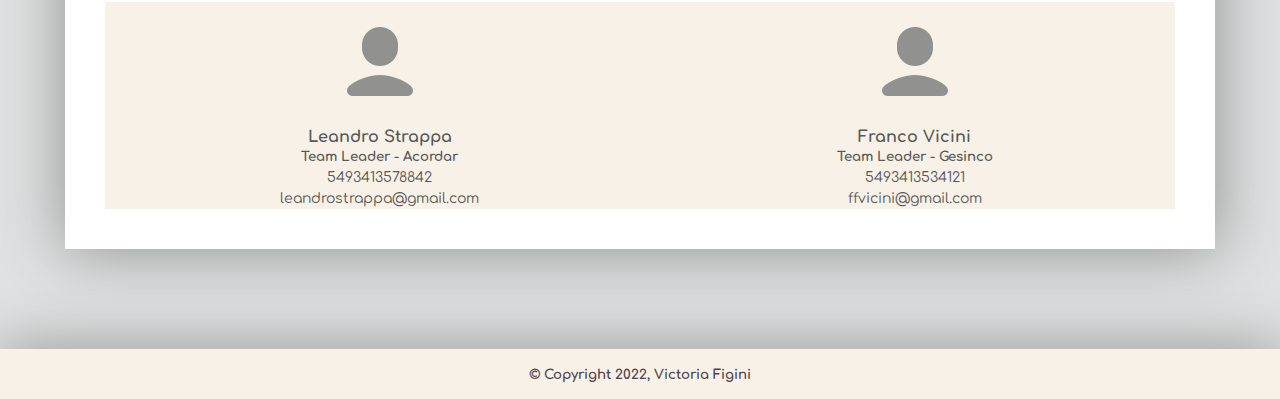
==== commit 3190cdcc: "texto" ====
--- a/index.html
+++ b/index.html
@@ -157,7 +157,7 @@
                 <article>
                     <h3>Analista funcional - Project Manager Latam</h3>
                     <h4>DOC24</h4> <span> Marzo 2023 - Actualmente</span>
-                    <p>Relevamiento de requerimiento del cliente, análisis, diseño e implementación de soluciones tecnológicas para el cliente. Documentación de procesos del negocio. Confección de presupuestos. Integraciones vía API y Webservices. Manejo de servicio AWS. Metodología Ágil (Scrum). Asignación y priorización de tareas alineadas con los objetivos de la organización. Delegar responsabilidades de manera efectiva, manejar conflictos, evaluar desempeños y entrenar a los miembros del equipo para ayudarlos a mejorar sus habilidades. Referente técnico en PHP y base de datos. Soporte técnico 1º nivel para grandes clientes.</p>
+                    <p>Relevamiento de requerimiento, análisis, diseño e implementación de soluciones tecnológicas para el cliente. Documentación de procesos del negocio. Confección de presupuestos. Integraciones vía API y Web Services. Manejo de servicio AWS. Metodología Ágil (Scrum). Asignación y priorización de tareas alineadas con los objetivos de la organización. Delegar responsabilidades de manera efectiva, manejo de conflictos, evaluar desempeños y entrenar a los miembros del equipo para ayudarlos a mejorar sus habilidades. Referente técnico en PHP y base de datos. Soporte técnico 1º nivel para grandes clientes.</p>
                 </article>
                 <article>
                     <h3>Analista funcional - Software Developer</h3>
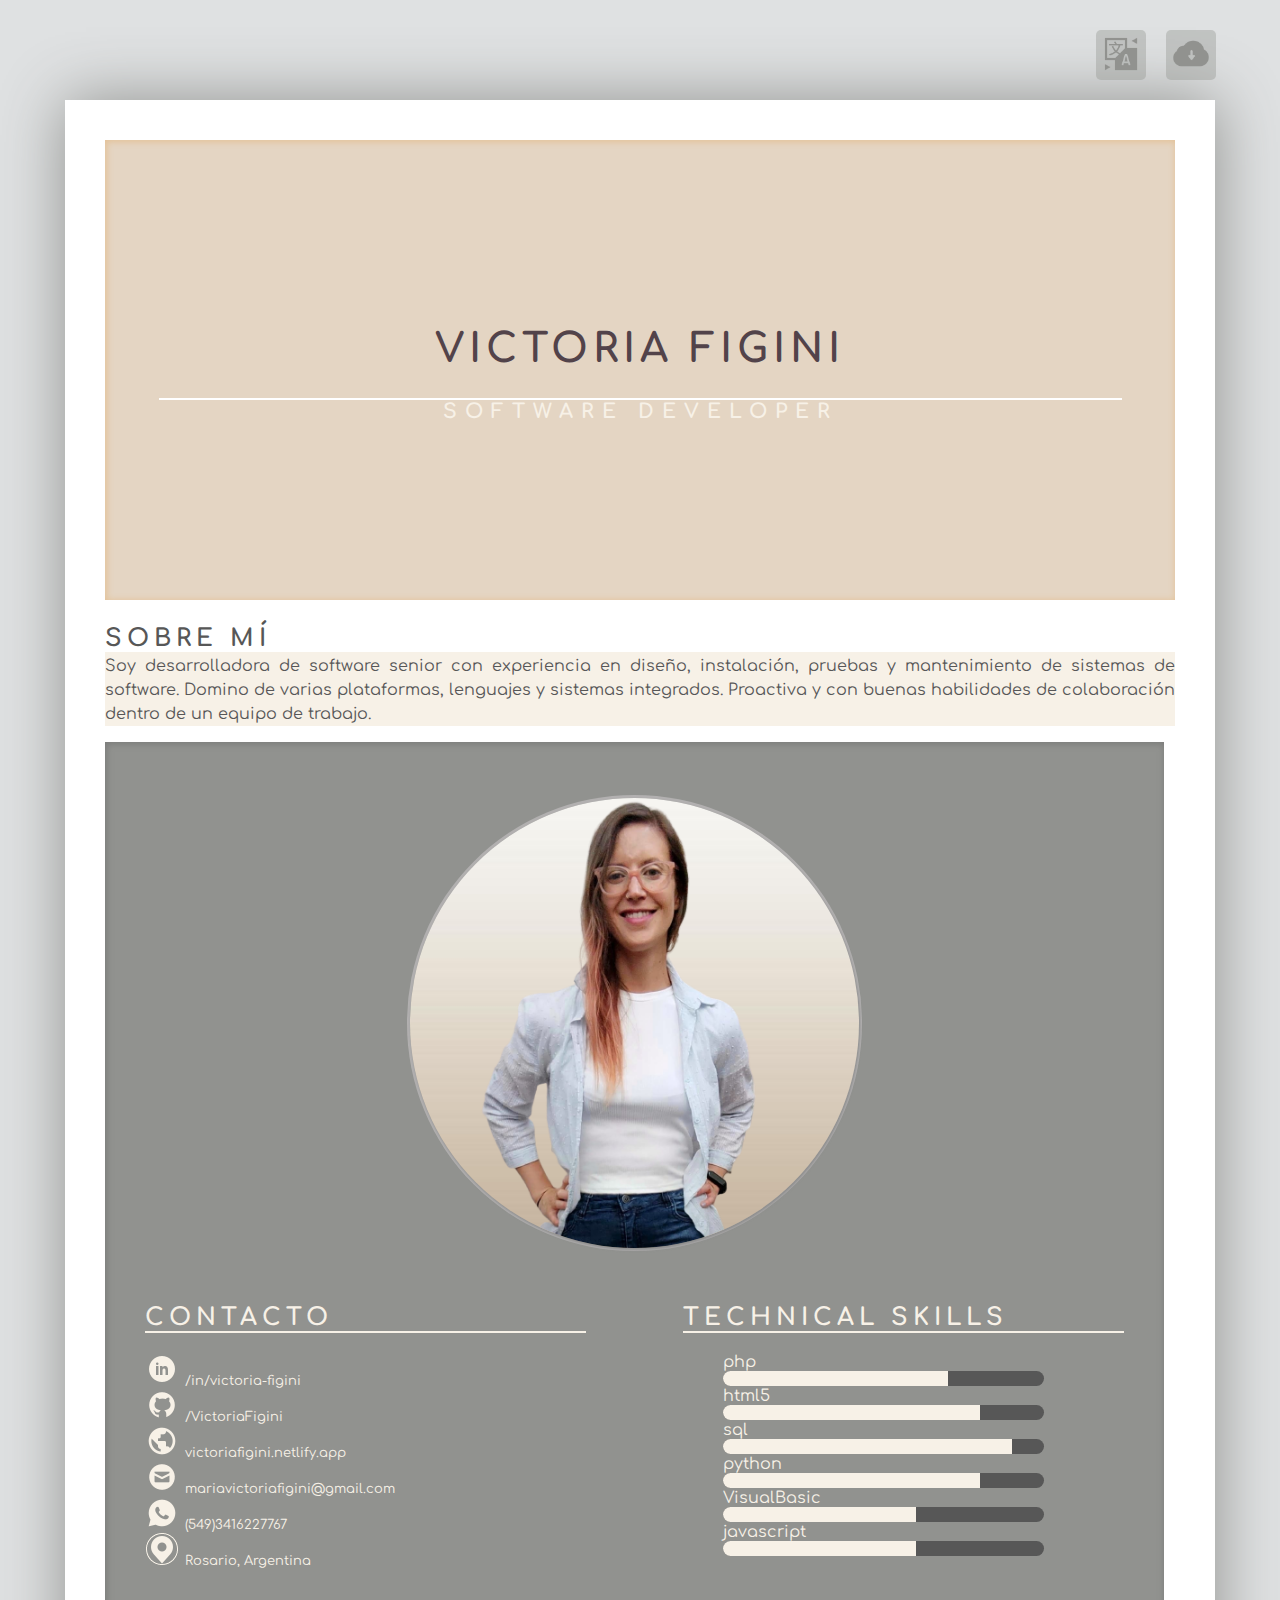
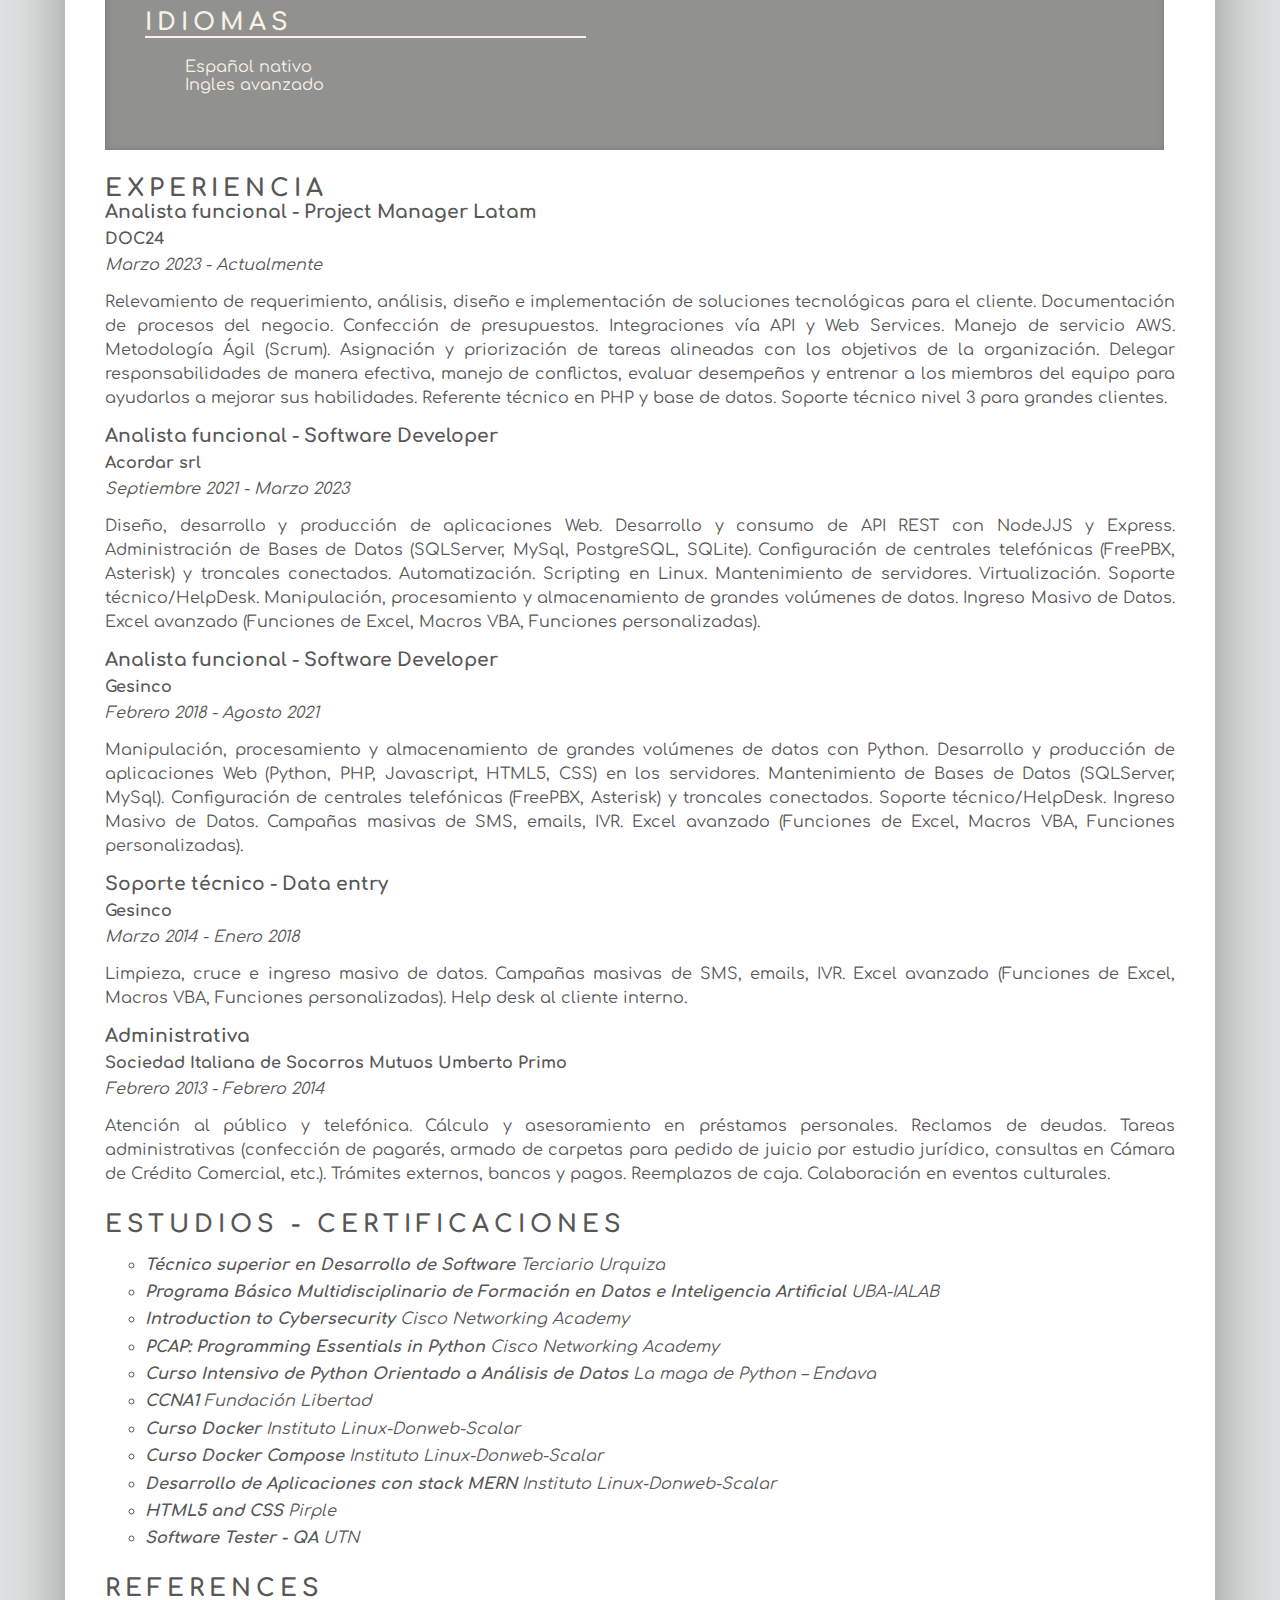
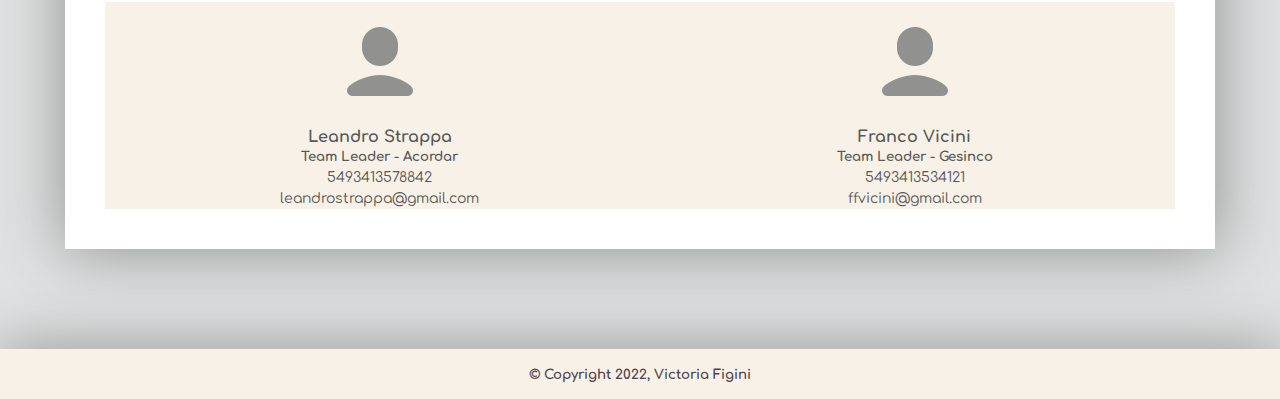
==== commit 31a098b0: "Update index.html" ====
--- a/index.html
+++ b/index.html
@@ -157,7 +157,7 @@
                 <article>
                     <h3>Analista funcional - Project Manager Latam</h3>
                     <h4>DOC24</h4> <span> Marzo 2023 - Actualmente</span>
-                    <p>Relevamiento de requerimiento, análisis, diseño e implementación de soluciones tecnológicas para el cliente. Documentación de procesos del negocio. Confección de presupuestos. Integraciones vía API y Web Services. Manejo de servicio AWS. Metodología Ágil (Scrum). Asignación y priorización de tareas alineadas con los objetivos de la organización. Delegar responsabilidades de manera efectiva, manejo de conflictos, evaluar desempeños y entrenar a los miembros del equipo para ayudarlos a mejorar sus habilidades. Referente técnico en PHP y base de datos. Soporte técnico 1º nivel para grandes clientes.</p>
+                    <p>Relevamiento de requerimiento, análisis, diseño e implementación de soluciones tecnológicas para el cliente. Documentación de procesos del negocio. Confección de presupuestos. Integraciones vía API y Web Services. Manejo de servicio AWS. Metodología Ágil (Scrum). Asignación y priorización de tareas alineadas con los objetivos de la organización. Delegar responsabilidades de manera efectiva, manejo de conflictos, evaluar desempeños y entrenar a los miembros del equipo para ayudarlos a mejorar sus habilidades. Referente técnico en PHP y base de datos. Soporte técnico nivel 3 para grandes clientes.</p>
                 </article>
                 <article>
                     <h3>Analista funcional - Software Developer</h3>
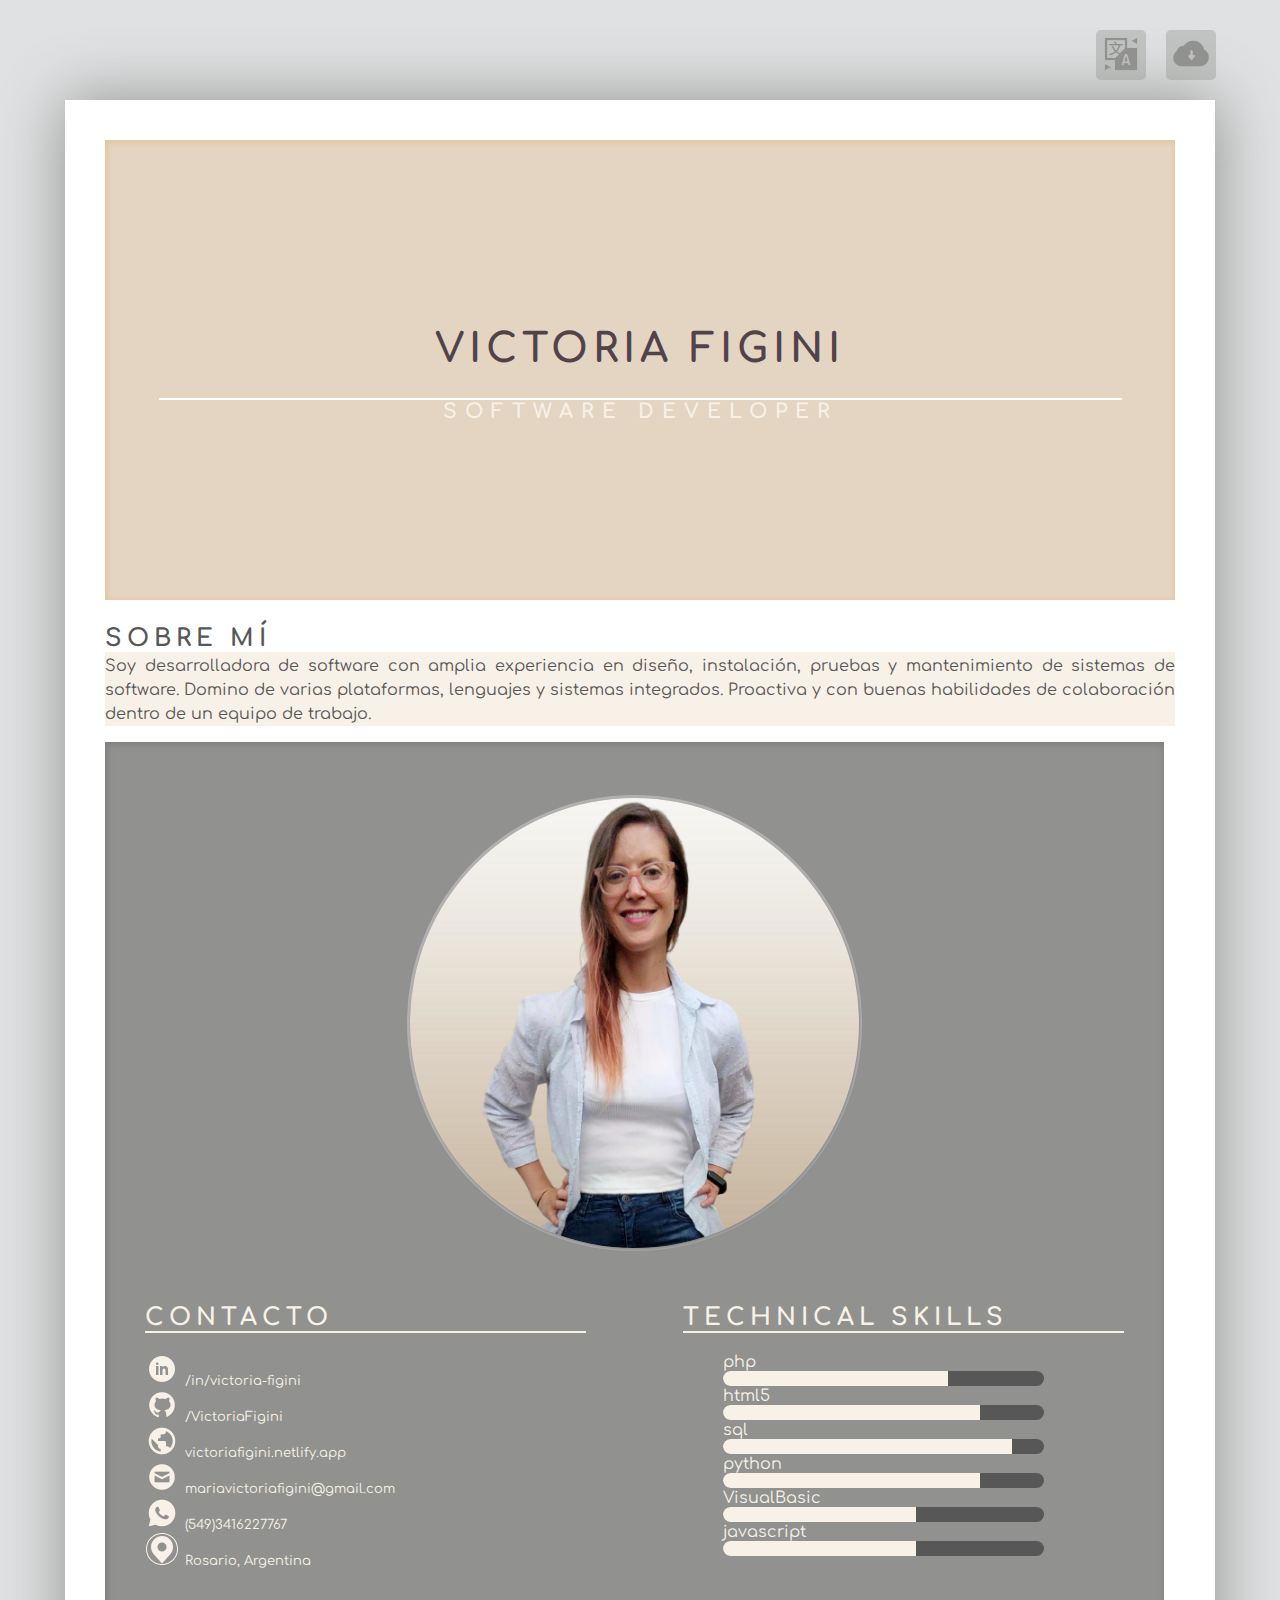
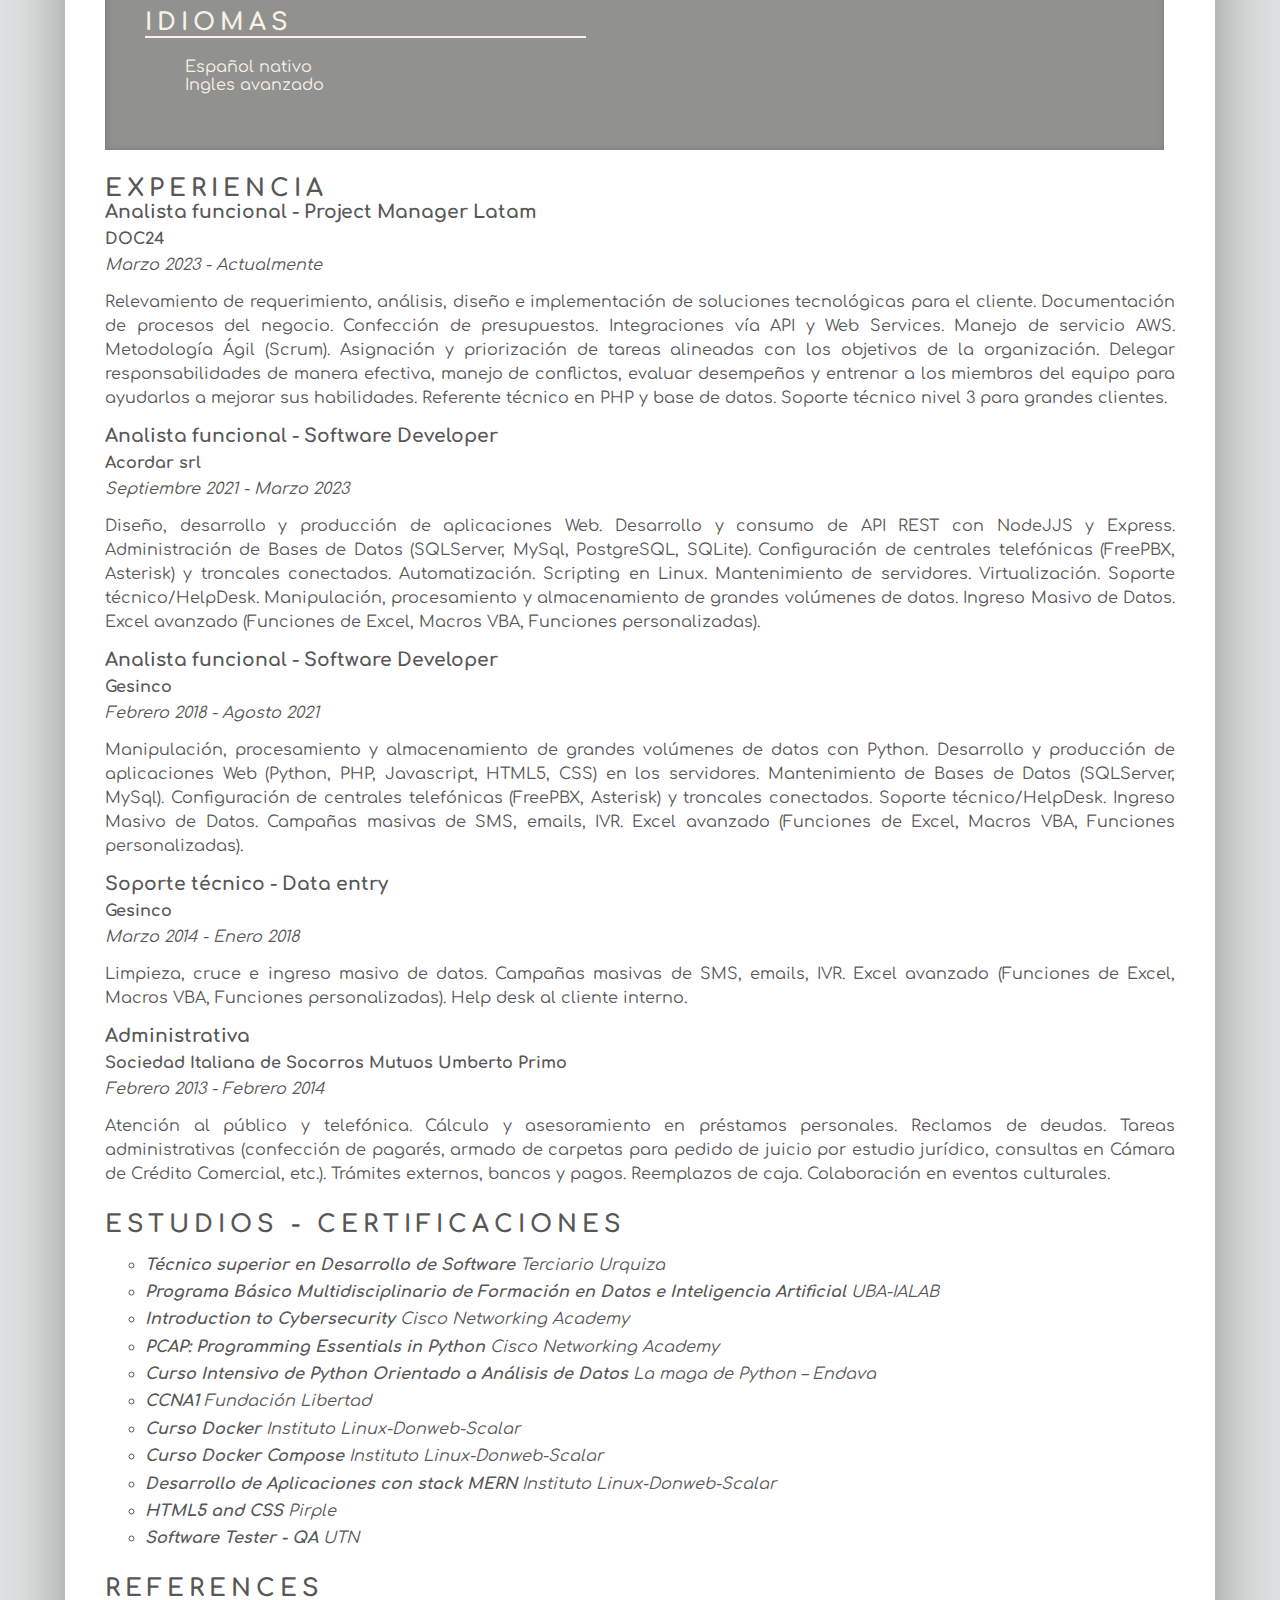
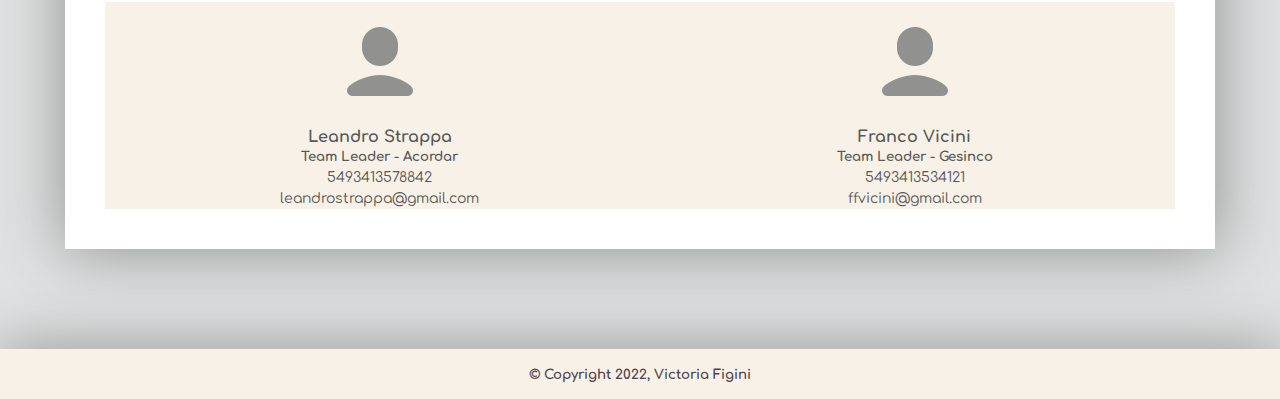
==== commit 04d9ff78: "fix media" ====
--- a/index.html
+++ b/index.html
@@ -85,7 +85,7 @@
             </section>
             <section class="about-me">
                 <h2>Sobre Mí</h2>
-                <p>Soy desarrolladora de software senior con experiencia en diseño, instalación, pruebas y mantenimiento de sistemas de software. Domino de varias plataformas, lenguajes y sistemas integrados. Proactiva y con buenas habilidades de colaboración dentro de un equipo de trabajo.</p>
+                <p>Soy desarrolladora de software con amplia experiencia en diseño, instalación, pruebas y mantenimiento de sistemas de software. Domino de varias plataformas, lenguajes y sistemas integrados. Proactiva y con buenas habilidades de colaboración dentro de un equipo de trabajo.</p>
             </section>
             <aside id="second">
                 <figure id="profile-pic">
--- a/css/styles.css
+++ b/css/styles.css
@@ -365,7 +365,7 @@
 
 /*-------------------------*/
 
-@media (max-width: 1280px) {
+@media (max-width: 1331px) {
     #profile-pic img{
         width: 50%;
     }
@@ -401,7 +401,8 @@
     }
 }  
 
-@media (max-width: 991px) {
+@media (max-width: 1024px) {
+    px) {
     #profile-pic img{
         width: 50%;
     }
